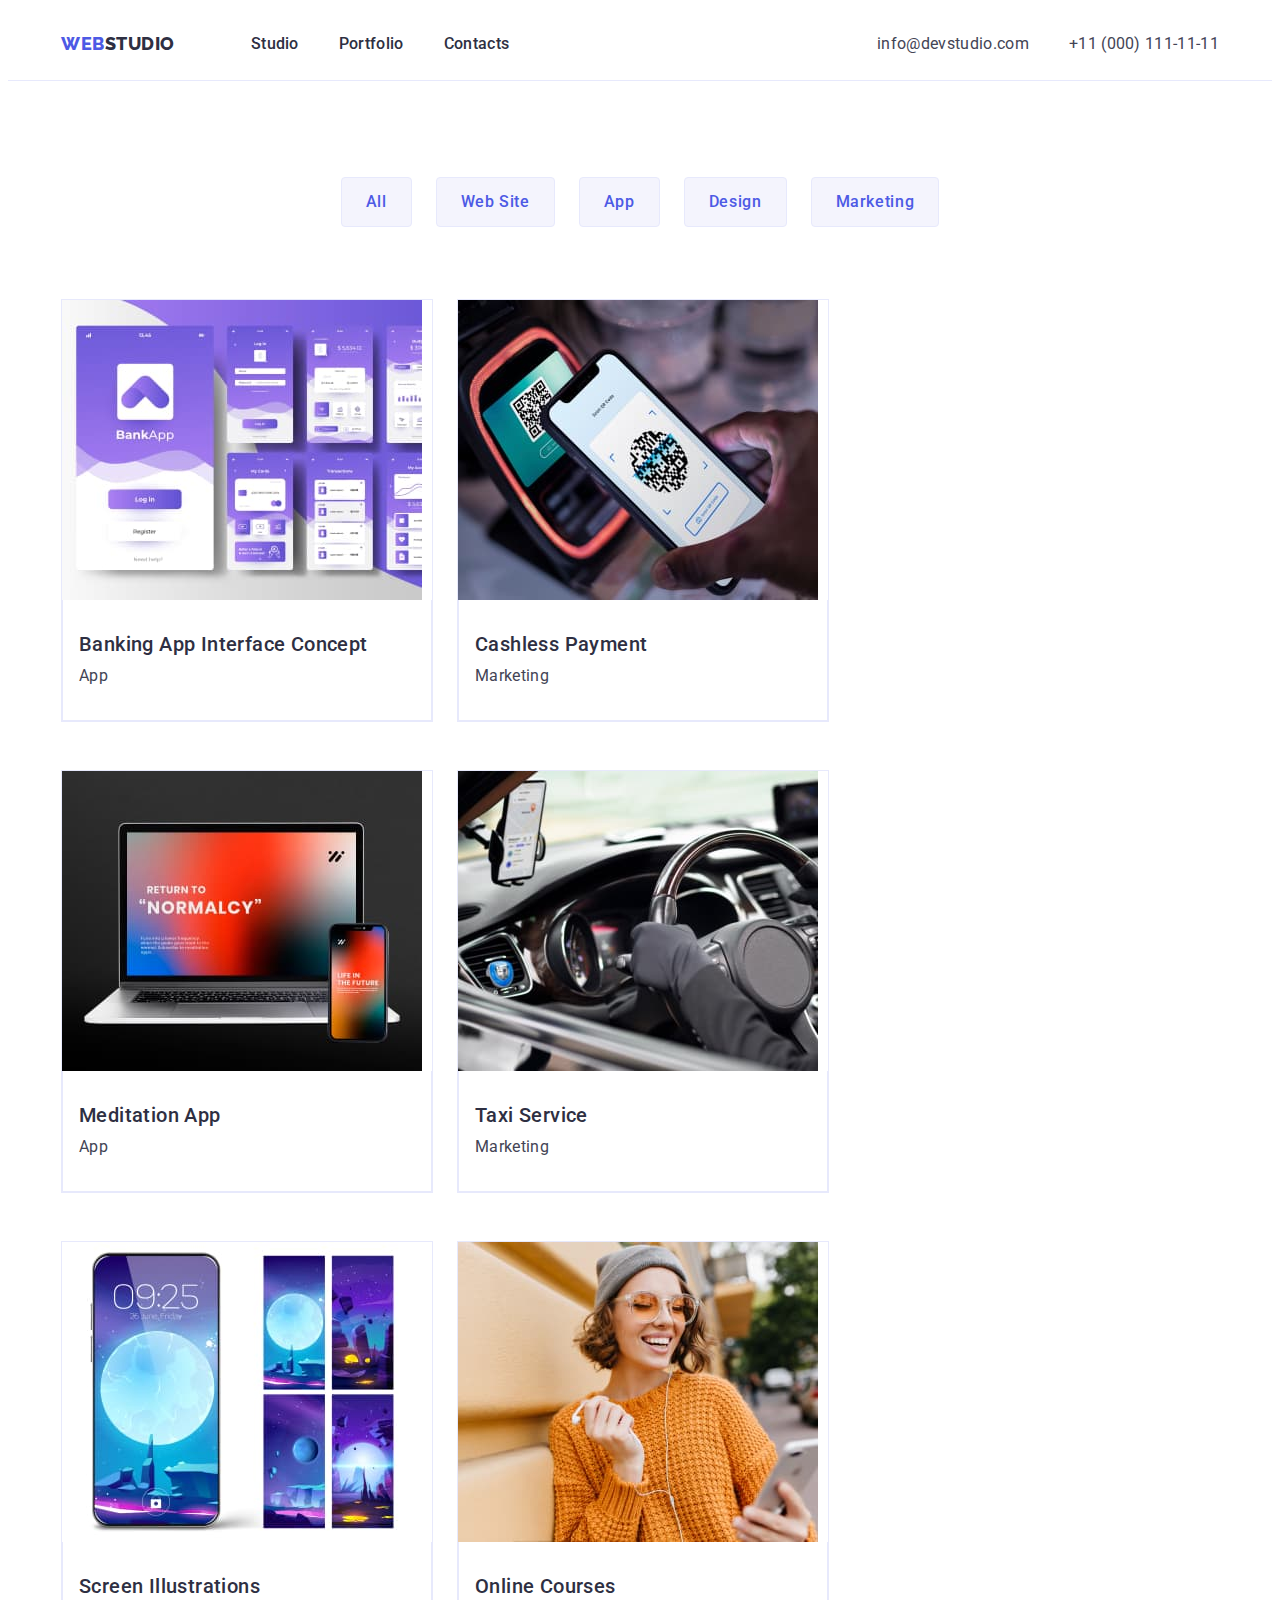
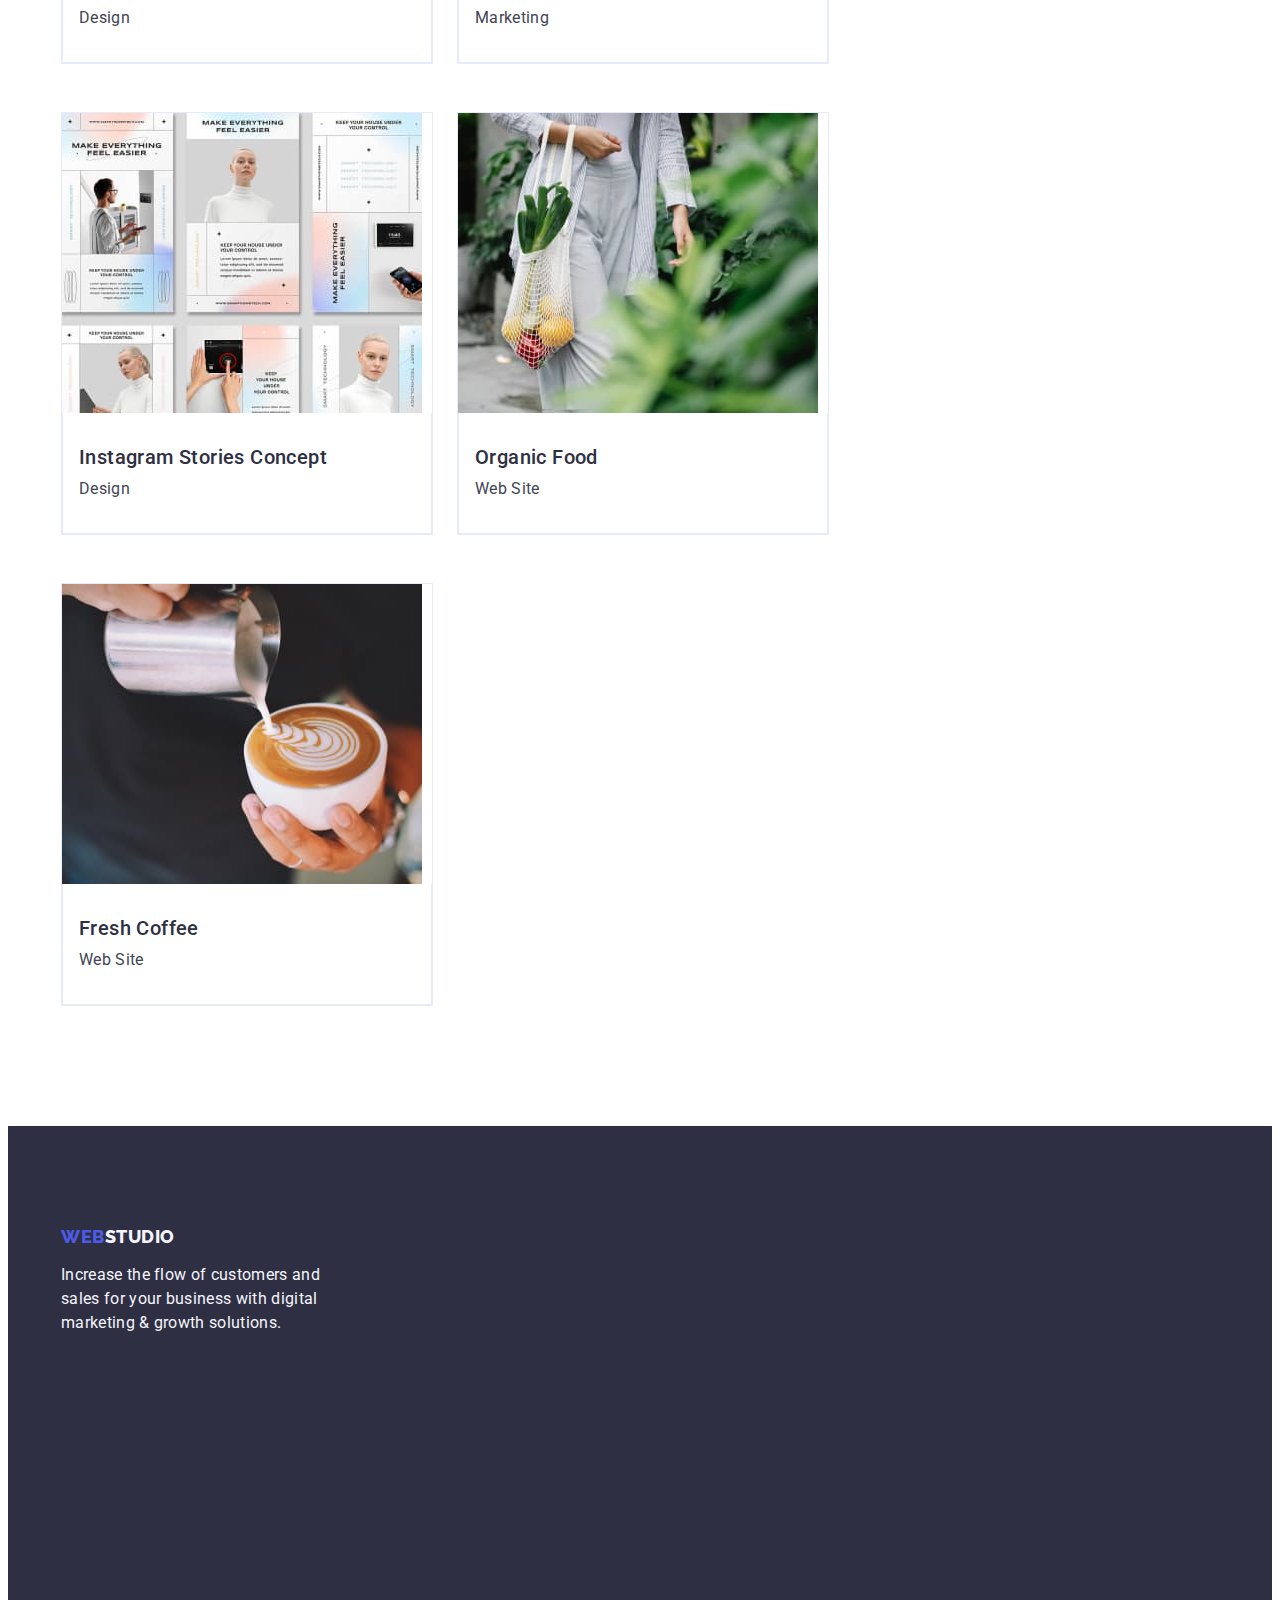
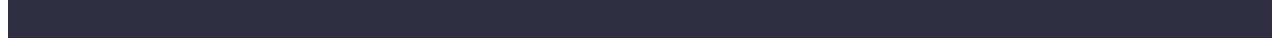
==== portfolio.html @ 5f6475ef "goit-markup-hw-04" ====
<!DOCTYPE html>
<html lang="en">
<head>
    <meta charset="UTF-8">
    <meta name="viewport" content="width=device-width, initial-scale=1.0">
    <title>Portfolio</title>
    <link rel="stylesheet" href="https://cdnjs.cloudflare.com/ajax/libs/modern-normalize/2.0.0/modern-normalize.min.css" integrity="sha512-4xo8blKMVCiXpTaLzQSLSw3KFOVPWhm/TRtuPVc4WG6kUgjH6J03IBuG7JZPkcWMxJ5huwaBpOpnwYElP/m6wg==" crossorigin="anonymous" referrerpolicy="no-referrer" />
    <link rel="stylesheet" type="text/css" href="./css/styles.css">
    <link rel="preconnect" href="https://fonts.googleapis.com">
    <link rel="preconnect" href="https://fonts.gstatic.com" crossorigin>
    <link href="https://fonts.googleapis.com/css2?family=Raleway:wght@800&family=Roboto:wght@400;500;700;900&display=swap" rel="stylesheet">
</head>
<body>
    <header class="header">
        <div class="container-header container">
            <nav class="header-navigation">
                    <a href="./index.html" class="header-logo link">Web<span class="header-span">Studio</span></a>
                    <ul class="header-list list">
                        <li class="header-item">
                            <a href="./index.html" class="header-link link">Studio</a>
                        </li>
                        <li class="header-item">
                            <a href="./portfolio.html" class="header-link link">Portfolio</a>
                        </li>
                        <li class="header-item">
                            <a href="" class="header-link link">Contacts</a>
                        </li>
                    </ul>
            </nav>

            <address class="header-address">
                <ul class="header-address-list list">
                    <li class="header-address-item"><a href="mailto:info@devstudio.com" class="header-address-link link">info@devstudio.com</a></li>
                    <li class="header-address-item"><a href="tel:+110001111111" class="header-address-link link">+11 (000) 111-11-11</a></li>
                </ul>
            </address>
        </div>
    </header>

    <main>
        <section class="portfolio-section">
            <div class="container">
                <h1 class="visually-hidden">Portfolio</h1>
                <ul class="portfolio-btn-list list">
                    <li class="portfolio-btn-item">
                        <button type="button" class="portfolio-btn">All</button>
                    </li>
                    <li class="portfolio-btn-item">
                        <button type="button" class="portfolio-btn">Web Site</button>
                    </li>
                    <li class="portfolio-btn-item">
                        <button type="button" class="portfolio-btn">App</button>
                    </li>
                    <li class="portfolio-btn-item">
                        <button type="button" class="portfolio-btn">Design</button>
                    </li>
                    <li class="portfolio-btn-item">
                        <button type="button" class="portfolio-btn">Marketing</button>
                    </li>
                </ul>
    
                <ul class="portfolio-img-list list">
                    <li class="portfolio-img-item">
                        <a href="#" class="link">
                            <img src="./images/portfolio-img-1.jpg" alt="bank app pages" width="360" height="300">
                            <div class="container-item-text conteiner-i-i">
                                <h2 class="portfolio-i-i-title">Banking App Interface Concept</h2>
                                <p class="portfolio-i-i-text">App</p>
                            </div>
                        </a>
                    </li>
                    <li class="portfolio-img-item">
                        <a href="#" class="link">
                            <img src="./images/portfolio-img-2.jpg" alt="qr-code scanner" width="360" height="300">
                            <div class="container-item-text conteiner-i-i">
                                <h2 class="portfolio-i-i-title">Cashless Payment</h2>
                                <p class="portfolio-i-i-text">Marketing</p>
                            </div>
                        </a>
                    </li>
                    <li class="portfolio-img-item">
                        <a href="#" class="link">
                            <img src="./images/portfolio-img-3.jpg" alt="laptop and phone" width="360" height="300">
                            <div class="container-item-text conteiner-i-i">
                                <h2 class="portfolio-i-i-title">Meditation App</h2>
                                <p class="portfolio-i-i-text">App</p>
                            </div>
                        </a>
                    </li>
                    <li class="portfolio-img-item">
                        <a href="#" class="link">
                            <img src="./images/portfolio-img-4.jpg" alt="steering wheel" width="360" height="300">
                            <div class="container-item-text conteiner-i-i">
                                <h2 class="portfolio-i-i-title">Taxi Service</h2>
                                <p class="portfolio-i-i-text">Marketing</p>
                            </div>
                        </a>
                    </li>
                    <li class="portfolio-img-item">
                        <a href="#" class="link">
                            <img src="./images/portfolio-img-5.jpg" alt="phone background" width="360" height="300">
                            <div class="container-item-text conteiner-i-i">
                                <h2 class="portfolio-i-i-title">Screen Illustrations</h2>
                                <p class="portfolio-i-i-text">Design</p>
                            </div>
                        </a>
                    </li>
                    <li class="portfolio-img-item">
                        <a href="#" class="link">
                            <img src="./images/portfolio-img-6.jpg" alt="girl with a smile" width="360" height="300">
                            <div class="container-item-text conteiner-i-i">
                                <h2 class="portfolio-i-i-title">Online Courses</h2>
                                <p class="portfolio-i-i-text">Marketing</p>
                            </div>
                        </a>
                    </li>
                    <li class="portfolio-img-item">
                        <a href="#" class="link">
                            <img src="./images/portfolio-img-7.jpg" alt="stories concept" width="360" height="300">
                            <div class="container-item-text conteiner-i-i">
                                <h2 class="portfolio-i-i-title">Instagram Stories Concept</h2>
                                <p class="portfolio-i-i-text">Design</p>
                            </div>
                        </a>
                    </li>
                    <li class="portfolio-img-item">
                        <a href="#" class="link">
                            <img src="./images/portfolio-img-8.jpg" alt="shopper with products" width="360" height="300">
                            <div class="container-item-text conteiner-i-i">
                                <h2 class="portfolio-i-i-title">Organic Food</h2>
                                <p class="portfolio-i-i-text">Web Site</p>
                            </div>
                        </a>
                    </li>
                    <li class="portfolio-img-item">
                        <a href="#" class="link">
                            <img src="./images/portfolio-img-9.jpg" alt="a glass of coffee" width="360" height="300">
                            <div class="container-item-text conteiner-i-i">
                                <h2 class="portfolio-i-i-title">Fresh Coffee</h2>
                                <p class="portfolio-i-i-text">Web Site</p>
                            </div>
                        </a>
                    </li>
                </ul>
            </div>
        </section>
    </main>

    <footer class="footer">
        <div class="container">
            <a href="./index.html" class="footer-link link">Web<span class="footer-span">Studio</span></a>
            <p class="footer-text">Increase the flow of customers and sales for your business with digital marketing & growth solutions.</p>
        </div>
    </footer>
    
</body>
</html>
---- css/styles.css ----
/* ----------Variables */

:root{
    --navyblue: #2E2F42;
    --white: #ffffff;
    --iris: #4D5AE5;
    --ocean: #404BBF;
    --green: #31D0AA;
    --slate: #434455;
    --lightslate: #8E8F99;
    --cornflower: #E7E9FC;
    --cloud: #F4F4FD;
    --navyblue-modal: #FCFCFC;
}

/* ----------Base styles */

body {
    background-color: var(--white, #ffffff);
    color: #434455;
    font-family: 'Roboto', sans-serif;
    text-decoration: none;
}

h1, h2, h3, h4, h5, h6, p, a, ul {
    margin: 0;
    padding: 0;
}

img {
    display: block;
}

/* ----------Components style */

.container {
    width: 1158px;
    margin: 0 auto;
    padding: 0 15px;
}

.margin-top{
    margin-top: 120px;
}

.link{
    text-decoration: none;
}

.link:hover,
.link:focus{
    color: var(--ocean, #404BBF);
}

.list{
    list-style: none;
}

/* ----------Header */

.header{
    border-bottom: 1px solid #e7e9fc
}

.container-header {
    min-height: 72px;
    display: flex;
    justify-content: space-between;
    align-items: center;
}

.header-navigation{
    display: flex;
    align-items: center;
}

.header-logo{
    text-decoration: none;
    color: var(--iris, #4D5AE5);
    font-family: 'Raleway', sans-serif;
    font-size: 18px;
    font-style: normal;
    font-weight: 800;
    line-height: 1.17;
    letter-spacing: 0.03em;
    text-transform: uppercase;
    margin-right: 76px;
}

.header-span {
    color: var(--navyblue, #2E2F42);
}

.header-navigation .header-list {
    margin: 0;
    padding: 0;
    display: flex;
    gap: 40px;
}

.header-item{
    list-style-type: none;
}

.header-link{
    text-decoration: none;
    color: var(--navyblue, #2E2F42);
    font-family: 'Roboto', sans-serif;
    font-size: 16px;
    font-weight: 500;
    line-height: 1.5;
    letter-spacing: 0.02em;
    padding: 24px 0;
}

.header-address{
    font-style: normal;
}

.header-address-list{
    display: flex;
    gap: 40px;
}

.header-address-item {
    list-style-type: none;
}

.header-address-link{
    text-decoration: none;
    color: var(--slate, #434455);
    font-family: 'Roboto', sans-serif;
    font-size: 16px;
    font-style: normal;
    line-height: 1.5;
    letter-spacing: 0.02em;
}

/* ----------Main */

.main-hero{
    display: flex;
    align-items: center;
    flex-direction: column;
    width: auto;
    height: 600px;
    text-align: center;
    background: var(--navyblue, #2E2F42);
    padding: 188px 0;
}

.container-main-hero{
    display: flex;
    flex-direction: column;
    align-items: center;
}

.main-hero-title{
    max-width: 496px;
    color: var(--white, #ffffff);
    text-align: center;
    font-family: 'Roboto', sans-serif;
    font-size: 56px;
    font-style: normal;
    font-weight: 700;
    line-height: 1.07;
    letter-spacing: 0.02em;

}

.main-hero-btn{
    display: block;
    padding: 16px 32px;
    align-items: flex-start;
    gap: 10px;
    border: none;
    border-radius: 4px;
    background: var(--iris, #4D5AE5);
    box-shadow: 0px 4px 4px 0px rgba(0, 0, 0, 0.15);
    color: var(--white, #ffffff);
    font-family: 'Roboto', sans-serif;
    font-size: 16px;
    font-style: normal;
    font-weight: 500;
    line-height: 1.5;
    letter-spacing: 0.04em;
    cursor: pointer;
    min-width: 169px;
    height: 56px;
    margin-top: 48px;
}

.main-hero-btn:hover,
.main-hero-btn:focus{
    background-color: var(--ocean, #404BBF);
}

/* ----------Main (section-2) */

.main-second-section{
    padding: 120px 0;
}

.visually-hidden {
    position: absolute;
    width: 1px;
    height: 1px;
    margin: -1px;
    border: 0;
    padding: 0;
    white-space: nowrap;
    clip-path: inset(100%);
    clip: rect(0 0 0 0);
    overflow: hidden;
}

.main-s-s-list{
    display: flex;
    gap: 24px;
}

.main-s-s-item{
    list-style-type: none;
    width: calc((100% - 72px) / 4);
}

.main-s-s-title{
    color: var(--navyblue, #2E2F42);
    font-family: 'Roboto', sans-serif;
    font-size: 20px;
    font-style: normal;
    font-weight: 500;
    line-height: 1.2;
    letter-spacing: 0.02em;
    margin-bottom: 8px;
}

.mains-s-s-text{
    color: var(--slate, #434455);
    font-family: 'Roboto', sans-serif;
    font-size: 16px;
    font-style: normal;
    font-weight: 400;
    line-height: 1.5;
    letter-spacing: 0.02em;
}

/* ----------Main (section-3) */

.main-third-section{
    padding-bottom: 120px;
}

.main-t-s-title{
    color: var(--navyblue, #2E2F42);
    text-align: center;
    font-family: 'Roboto', sans-serif;
    font-size: 36px;
    font-style: normal;
    font-weight: 700;
    line-height: 1.11;
    letter-spacing: 0.02em;
    text-transform: capitalize;
    margin-bottom: 72px;
}

.main-t-s-list{
    display: flex;
    gap: 24px;
}

.main-t-s-item{
    list-style-type: none;
    width: calc((100% - 48px) / 3);
}

/* ----------Main (section-4) */

.main-fourth-section{
    background-color: var(--cloud, #F4F4FD);
    padding: 120px 0;
}

.main-f-s-title{
    margin-bottom: 72px;
    color: var(--navyblue, #2E2F42);
    text-align: center;
    font-family: 'Roboto', sans-serif;
    font-size: 36px;
    font-style: normal;
    font-weight: 700;
    line-height: 1.11;
    letter-spacing: 0.02em;
    text-transform: capitalize;
}

.main-f-s-list{
    display: flex;
    gap: 24px;
}

.container-main-f-s li{
    display: inline-flex;
    padding-bottom: 0px;
    flex-direction: column;
    align-items: center;
    justify-content: center;
    gap: 32px;
}

.main-f-s-item{
    list-style-type: none;
    border-radius: 0px 0px 4px 4px;
    background: var(--white, #FFF);
    box-shadow: 0px 2px 1px 0px rgba(46, 47, 66, 0.08);
    width: calc((100% - 72px) / 4);
}

.container-item-text{
    padding: 32px 16px;
    border: 1px solid #e7e9fc;
    border-top: none;
}

.main-team-names{
    color: var(--navyblue, #2E2F42);
    text-align: center;
    font-family: 'Roboto', sans-serif;
    font-size: 20px;
    font-style: normal;
    font-weight: 500;
    line-height: 1.2;
    letter-spacing: 0.02em;
    margin-bottom: 8px
}

.main-f-s-text{
    color: var(--slate, #434455);
    text-align: center;
    font-family: 'Roboto', sans-serif;
    font-size: 16px;
    font-style: normal;
    font-weight: 400;
    line-height: 1.5;
    letter-spacing: 0.02em;
}

/* ----------Footer */

.footer{
    background-color: var(--navyblue, #2E2F42);
    min-height: 312px;
    padding: 100px 0
}

.container-footer{
    max-width: 264px;
    margin-top: 100px;
    display: flex;
    flex-direction: column;
    gap: 16px;
}

.footer-link{
    display: inline-block;
    text-decoration: none;
    color: var(--iris, #4D5AE5);
    font-family: 'Raleway', sans-serif;
    font-size: 18px;
    font-style: normal;
    font-weight: 800;
    line-height: 1.17;
    letter-spacing: 0.03em;
    text-transform: uppercase;
    margin-bottom: 16px;
}

.footer-span{
    color: var(--cloud, #F4F4FD);
}

.footer-text{
    color: var(--cloud, #F4F4FD);
    font-family: 'Roboto', sans-serif;
    font-size: 16px;
    font-style: normal;
    font-weight: 400;
    line-height: 1.5;
    letter-spacing: 0.02em;
    max-width: 264px
}

/* ----------Portfolio */

.portfolio-section{
    padding: 96px 0 120px 0;
}

.portfolio-btn-list{
    display: flex;
    justify-content: center;
    gap: 24px;
    margin-bottom: 72px;
}

.portfolio-btn-item{
    list-style-type: none;
}

.portfolio-btn{
    background: var(--cloud, #F4F4FD);
    color: var(--iris, #4D5AE5);
    text-align: center;
    font-family: 'Roboto', sans-serif;
    font-size: 16px;
    font-style: normal;
    font-weight: 500;
    line-height: 1.5;
    letter-spacing: 0.04em;
    padding: 12px 24px;
    border: 1px solid #e7e9fc;
    border-radius: 4px;
}

.portfolio-btn:hover,
.portfolio-btn:focus {
    background-color: var(--ocean, #404BBF);
    color: var(--white, #ffffff);
    cursor: pointer;
    border:  1px solid transparent;
}

.portfolio-img-list{
    display: flex;
    flex-wrap: wrap;
    column-gap: 24px;
    row-gap: 48px;
}

.portfolio-img-item{
    list-style-type: none;
    width: calc((100% - 48px) / 3);
    border: 1px solid var(--cornflower, #E7E9FC);
}

.container-i-i{
    border-top: none;
}

.portfolio-i-i-title{
    color: var(--navyblue, #2E2F42);
    font-family: 'Roboto', sans-serif;
    font-size: 20px;
    font-style: normal;
    font-weight: 500;
    line-height: 1.2;
    letter-spacing: 0.02em;
    margin-bottom: 8px;
}

.portfolio-i-i-text{
    color: var(--slate, #434455);
    font-family: 'Roboto', sans-serif;
    font-size: 16px;
    font-style: normal;
    font-weight: 400;
    line-height: 24px;
    letter-spacing: 0.32px;
}
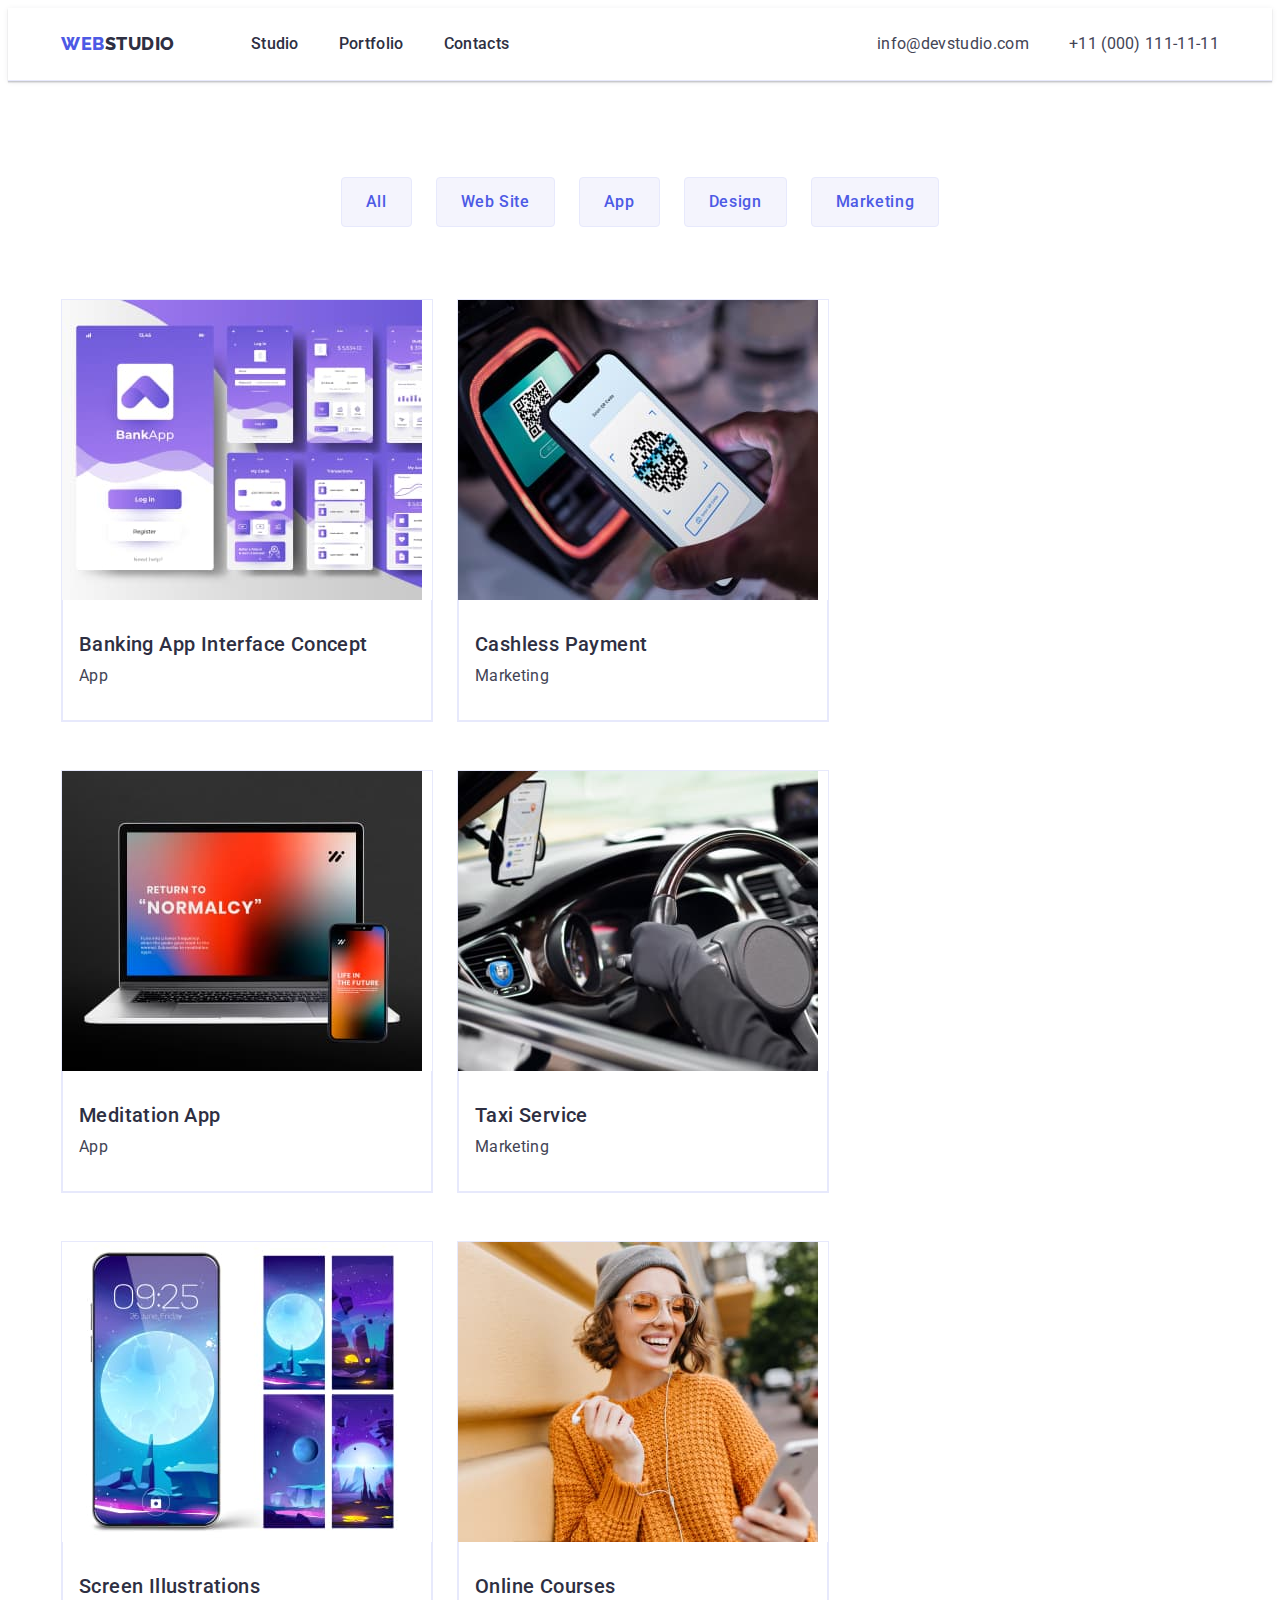
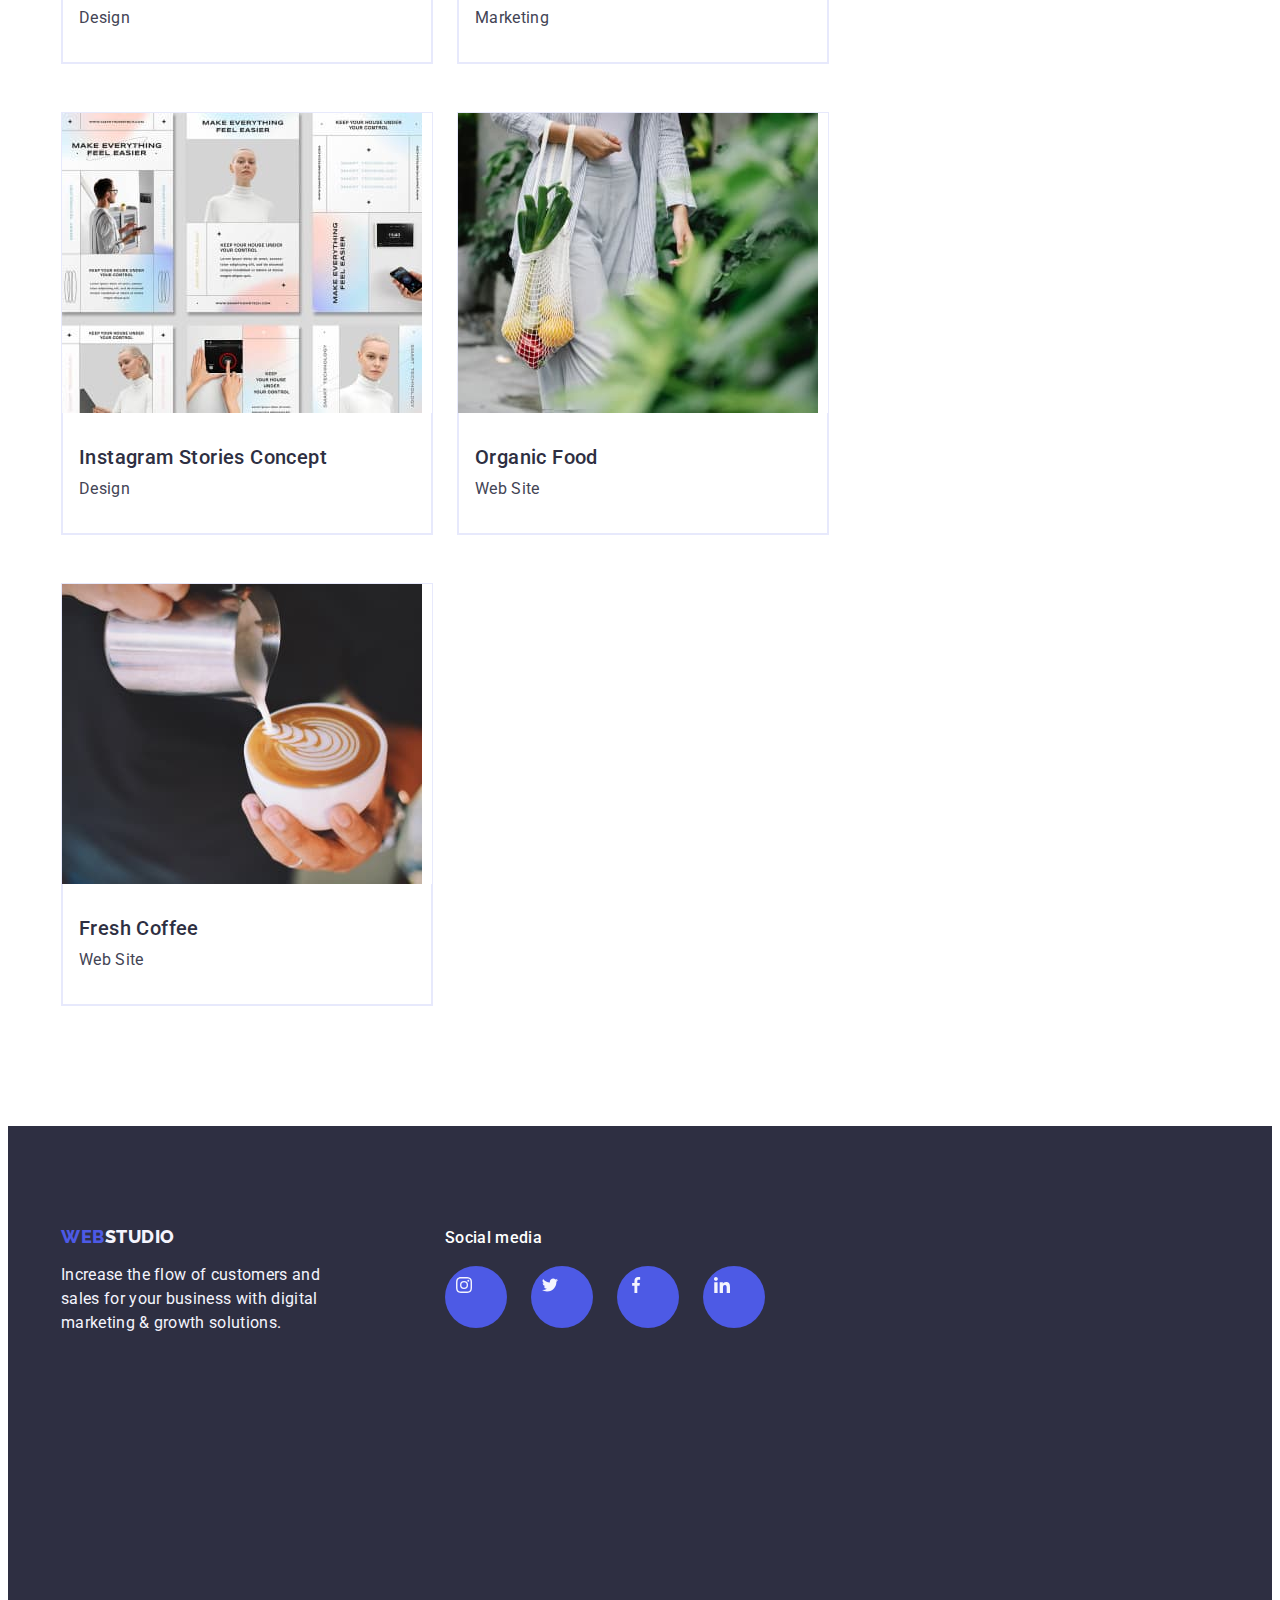
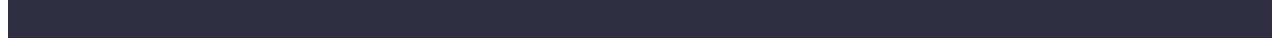
==== commit 15123163: "dz4" ====
--- a/portfolio.html
+++ b/portfolio.html
@@ -60,82 +60,109 @@
                 </ul>
     
                 <ul class="portfolio-img-list list">
-                    <li class="portfolio-img-item">
-                        <a href="#" class="link">
-                            <img src="./images/portfolio-img-1.jpg" alt="bank app pages" width="360" height="300">
-                            <div class="container-item-text conteiner-i-i">
+                    <li class="portfolio-img-item box">
+                        <a href="#" class="link">
+                            <img src="./images/portfolio-img-1.jpg" alt="bank app pages" class="box" width="360" height="300">
+                            <div class="overlay">
+                                <p class="text-overlay">14 Stylish and User-Friendly App Design Concepts · Task Manager App · Calorie Tracker App · Exotic Fruit Ecommerce App · Cloud Storage App</p>
+                            </div>
+                            <div class="container-item-text container-i-i">
                                 <h2 class="portfolio-i-i-title">Banking App Interface Concept</h2>
                                 <p class="portfolio-i-i-text">App</p>
                             </div>
                         </a>
                     </li>
-                    <li class="portfolio-img-item">
+                    <li class="portfolio-img-item  box">
                         <a href="#" class="link">
                             <img src="./images/portfolio-img-2.jpg" alt="qr-code scanner" width="360" height="300">
-                            <div class="container-item-text conteiner-i-i">
+                            <div class="overlay">
+                                <p class="text-overlay">14 Stylish and User-Friendly App Design Concepts · Task Manager App · Calorie Tracker App · Exotic Fruit Ecommerce App · Cloud Storage App</p>
+                            </div>
+                            <div class="container-item-text container-i-i">
                                 <h2 class="portfolio-i-i-title">Cashless Payment</h2>
                                 <p class="portfolio-i-i-text">Marketing</p>
                             </div>
                         </a>
                     </li>
-                    <li class="portfolio-img-item">
+                    <li class="portfolio-img-item  box">
                         <a href="#" class="link">
                             <img src="./images/portfolio-img-3.jpg" alt="laptop and phone" width="360" height="300">
-                            <div class="container-item-text conteiner-i-i">
+                            <div class="overlay">
+                                <p class="text-overlay">14 Stylish and User-Friendly App Design Concepts · Task Manager App · Calorie Tracker App · Exotic Fruit Ecommerce App · Cloud Storage App</p>
+                            </div>
+                            <div class="container-item-text container-i-i">
                                 <h2 class="portfolio-i-i-title">Meditation App</h2>
                                 <p class="portfolio-i-i-text">App</p>
                             </div>
                         </a>
                     </li>
-                    <li class="portfolio-img-item">
+                    <li class="portfolio-img-item  box">
                         <a href="#" class="link">
                             <img src="./images/portfolio-img-4.jpg" alt="steering wheel" width="360" height="300">
-                            <div class="container-item-text conteiner-i-i">
+                            <div class="overlay">
+                                <p class="text-overlay">14 Stylish and User-Friendly App Design Concepts · Task Manager App · Calorie Tracker App · Exotic Fruit Ecommerce App · Cloud Storage App</p>
+                            </div>
+                            <div class="container-item-text container-i-i">
                                 <h2 class="portfolio-i-i-title">Taxi Service</h2>
                                 <p class="portfolio-i-i-text">Marketing</p>
                             </div>
                         </a>
                     </li>
-                    <li class="portfolio-img-item">
+                    <li class="portfolio-img-item  box">
                         <a href="#" class="link">
                             <img src="./images/portfolio-img-5.jpg" alt="phone background" width="360" height="300">
-                            <div class="container-item-text conteiner-i-i">
+                            <div class="overlay">
+                                <p class="text-overlay">14 Stylish and User-Friendly App Design Concepts · Task Manager App · Calorie Tracker App · Exotic Fruit Ecommerce App · Cloud Storage App</p>
+                            </div>
+                            <div class="container-item-text container-i-i">
                                 <h2 class="portfolio-i-i-title">Screen Illustrations</h2>
                                 <p class="portfolio-i-i-text">Design</p>
                             </div>
                         </a>
                     </li>
-                    <li class="portfolio-img-item">
+                    <li class="portfolio-img-item  box">
                         <a href="#" class="link">
                             <img src="./images/portfolio-img-6.jpg" alt="girl with a smile" width="360" height="300">
-                            <div class="container-item-text conteiner-i-i">
+                            <div class="overlay">
+                                <p class="text-overlay">14 Stylish and User-Friendly App Design Concepts · Task Manager App · Calorie Tracker App · Exotic Fruit Ecommerce App · Cloud Storage App</p>
+                            </div>
+                            <div class="container-item-text container-i-i">
                                 <h2 class="portfolio-i-i-title">Online Courses</h2>
                                 <p class="portfolio-i-i-text">Marketing</p>
                             </div>
                         </a>
                     </li>
-                    <li class="portfolio-img-item">
+                    <li class="portfolio-img-item  box">
                         <a href="#" class="link">
                             <img src="./images/portfolio-img-7.jpg" alt="stories concept" width="360" height="300">
-                            <div class="container-item-text conteiner-i-i">
+                            <div class="overlay">
+                                <p class="text-overlay">14 Stylish and User-Friendly App Design Concepts · Task Manager App · Calorie Tracker App · Exotic Fruit Ecommerce App · Cloud Storage App</p>
+                            </div>
+                            <div class="container-item-text container-i-i">
                                 <h2 class="portfolio-i-i-title">Instagram Stories Concept</h2>
                                 <p class="portfolio-i-i-text">Design</p>
                             </div>
                         </a>
                     </li>
-                    <li class="portfolio-img-item">
+                    <li class="portfolio-img-item  box">
                         <a href="#" class="link">
                             <img src="./images/portfolio-img-8.jpg" alt="shopper with products" width="360" height="300">
-                            <div class="container-item-text conteiner-i-i">
+                            <div class="overlay">
+                                <p class="text-overlay">14 Stylish and User-Friendly App Design Concepts · Task Manager App · Calorie Tracker App · Exotic Fruit Ecommerce App · Cloud Storage App</p>
+                            </div>
+                            <div class="container-item-text container-i-i">
                                 <h2 class="portfolio-i-i-title">Organic Food</h2>
                                 <p class="portfolio-i-i-text">Web Site</p>
                             </div>
                         </a>
                     </li>
-                    <li class="portfolio-img-item">
+                    <li class="portfolio-img-item  box">
                         <a href="#" class="link">
                             <img src="./images/portfolio-img-9.jpg" alt="a glass of coffee" width="360" height="300">
-                            <div class="container-item-text conteiner-i-i">
+                            <div class="overlay">
+                                <p class="text-overlay">14 Stylish and User-Friendly App Design Concepts · Task Manager App · Calorie Tracker App · Exotic Fruit Ecommerce App · Cloud Storage App</p>
+                            </div>
+                            <div class="container-item-text container-i-i">
                                 <h2 class="portfolio-i-i-title">Fresh Coffee</h2>
                                 <p class="portfolio-i-i-text">Web Site</p>
                             </div>
@@ -147,9 +174,28 @@
     </main>
 
     <footer class="footer">
-        <div class="container">
-            <a href="./index.html" class="footer-link link">Web<span class="footer-span">Studio</span></a>
-            <p class="footer-text">Increase the flow of customers and sales for your business with digital marketing & growth solutions.</p>
+        <div class="container container-footer">
+            <div>
+                <a href="./index.html" class="footer-link link">Web<span class="footer-span">Studio</span></a>
+                <p class="footer-text">Increase the flow of customers and sales for your business with digital marketing & growth solutions.</p>
+            </div>
+            <div>
+                <h3 class="footer-title">Social media</h3>
+                <ul>
+                    <li class="f-s-icon list">
+                        <a href="#"><img src="./images/instagram.svg" alt="" width="16"></a>
+                    </li>
+                    <li class="f-s-icon list">
+                        <a href="#"><img src="./images/twitter.svg" alt="" width="16"></a>
+                    </li>
+                    <li class="f-s-icon list">
+                        <a href="#"><img src="./images/facebook.svg" alt="" width="16"></a>
+                    </li>
+                    <li class="f-s-icon list">
+                        <a href="#"><img src="./images/linkedin.svg" alt="" width="16"></a>
+                    </li>
+                </ul>
+            </div>
         </div>
     </footer>
     
--- a/css/styles.css
+++ b/css/styles.css
@@ -59,7 +59,8 @@
 /* ----------Header */
 
 .header{
-    border-bottom: 1px solid #e7e9fc
+    border-bottom: 1px solid #e7e9fc;
+    box-shadow: 0px 1px 6px 0px rgba(46, 47, 66, 0.08), 0px 1px 1px 0px rgba(46, 47, 66, 0.16), 0px 2px 1px 0px rgba(46, 47, 66, 0.08);
 }
 
 .container-header {
@@ -113,6 +114,11 @@
     padding: 24px 0;
 }
 
+.header-link:hover, .header-link:focus {
+    border-radius: 2px;
+    background: var(--ocean, #404BBF);
+}
+
 .header-address{
     font-style: normal;
 }
@@ -146,6 +152,8 @@
     height: 600px;
     text-align: center;
     background: var(--navyblue, #2E2F42);
+    background-image: linear-gradient(rgba(46, 47, 66, 0.7), rgba(46, 47, 66, 0.7)), url(../images/people-office.jpg);
+    background-size: cover;
     padding: 188px 0;
 }
 
@@ -224,6 +232,21 @@
     width: calc((100% - 72px) / 4);
 }
 
+.main-s-s-icon{
+    border-radius: 4px;
+    background: var(--cloud, #F4F4FD);
+    margin-bottom: 8px;
+    width: 100%;
+    height: 100%;
+    max-width: 264px;
+    max-height: 112px;
+    display: inline-block;
+}
+
+.main-s-s-icon img{
+    padding: 24px 100px;
+}
+
 .main-s-s-title{
     color: var(--navyblue, #2E2F42);
     font-family: 'Roboto', sans-serif;
@@ -322,7 +345,11 @@
     border-top: none;
 }
 
-.main-team-names{
+.container-item-text ul {
+    display: flex;
+}
+
+.main-team-names {
     color: var(--navyblue, #2E2F42);
     text-align: center;
     font-family: 'Roboto', sans-serif;
@@ -334,7 +361,7 @@
     margin-bottom: 8px
 }
 
-.main-f-s-text{
+.main-f-s-text {
     color: var(--slate, #434455);
     text-align: center;
     font-family: 'Roboto', sans-serif;
@@ -343,25 +370,70 @@
     font-weight: 400;
     line-height: 1.5;
     letter-spacing: 0.02em;
+    margin-bottom: 8px;
+}
+
+.f-s-icon {
+    background-color: var(--iris);
+    border-radius: 50%;
+    width: 40px;
+    height: 40px;
+    padding: 11px;
+}
+
+.f-s-icon img {
+    fill: var(--cloud);
+}
+
+.f-s-icon:not(:last-child) {
+    margin-right: 24px;
+}
+
+/* ----------Main (section-5) */
+
+.main-fifth-section ul {
+    display: flex;
+    padding-bottom: 120px;
+}
+
+.main-customers-list {
+    padding: 16px 32px;
+    border-radius: 4px;
+    width: 168px;
+    border: 1px solid var(--lightslate, #8E8F99);
+    box-sizing: border-box;
+}
+
+.main-customers-list:not(:last-child) {
+    margin-right: 24px;
+}
+
+.main-customers {
+    padding-top: 120px;
+    padding-bottom: 72px;
 }
 
 /* ----------Footer */
 
-.footer{
+.footer {
     background-color: var(--navyblue, #2E2F42);
     min-height: 312px;
     padding: 100px 0
 }
 
-.container-footer{
-    max-width: 264px;
-    margin-top: 100px;
-    display: flex;
-    flex-direction: column;
-    gap: 16px;
-}
-
-.footer-link{
+.container-footer {
+    display: flex;
+}
+
+.container-footer>div:not(:last-child) {
+    margin-right: 120px;
+}
+
+.container-footer>div>ul {
+    display: flex;
+}
+
+.footer-link {
     display: inline-block;
     text-decoration: none;
     color: var(--iris, #4D5AE5);
@@ -388,6 +460,16 @@
     line-height: 1.5;
     letter-spacing: 0.02em;
     max-width: 264px
+}
+
+.footer-title {
+    color: var(--white, #FFF);
+    font-family: Roboto;
+    font-size: 16px;
+    font-weight: 500;
+    line-height: 1.5; /* 150% */
+    letter-spacing: 0.02em;
+    margin-bottom: 16px;
 }
 
 /* ----------Portfolio */
@@ -443,8 +525,41 @@
     border: 1px solid var(--cornflower, #E7E9FC);
 }
 
+.box{
+    position: relative;
+    overflow: hidden;
+}
+
+.overlay {
+    position: absolute;
+    top: 0;
+    left: 0;
+    width: 360px;
+    height: 360px;
+    background: var(--iris, #4D5AE5);
+  
+    transform: translateY(100%);
+    transition: transform 250ms ease-in-out;
+  }
+  
+  .box:hover .overlay {
+    transform: translatey(0);
+  }
+
+  .text-overlay {
+    color: var(--cloud, #F4F4FD);
+    font-family: Roboto;
+    font-size: 16px;
+    line-height: 1.5;
+    letter-spacing: 0.02em;
+    padding: 40px 32px;
+  }
+
 .container-i-i{
+    position: relative;
     border-top: none;
+    z-index: 1;
+    background-color: #fff;
 }
 
 .portfolio-i-i-title{
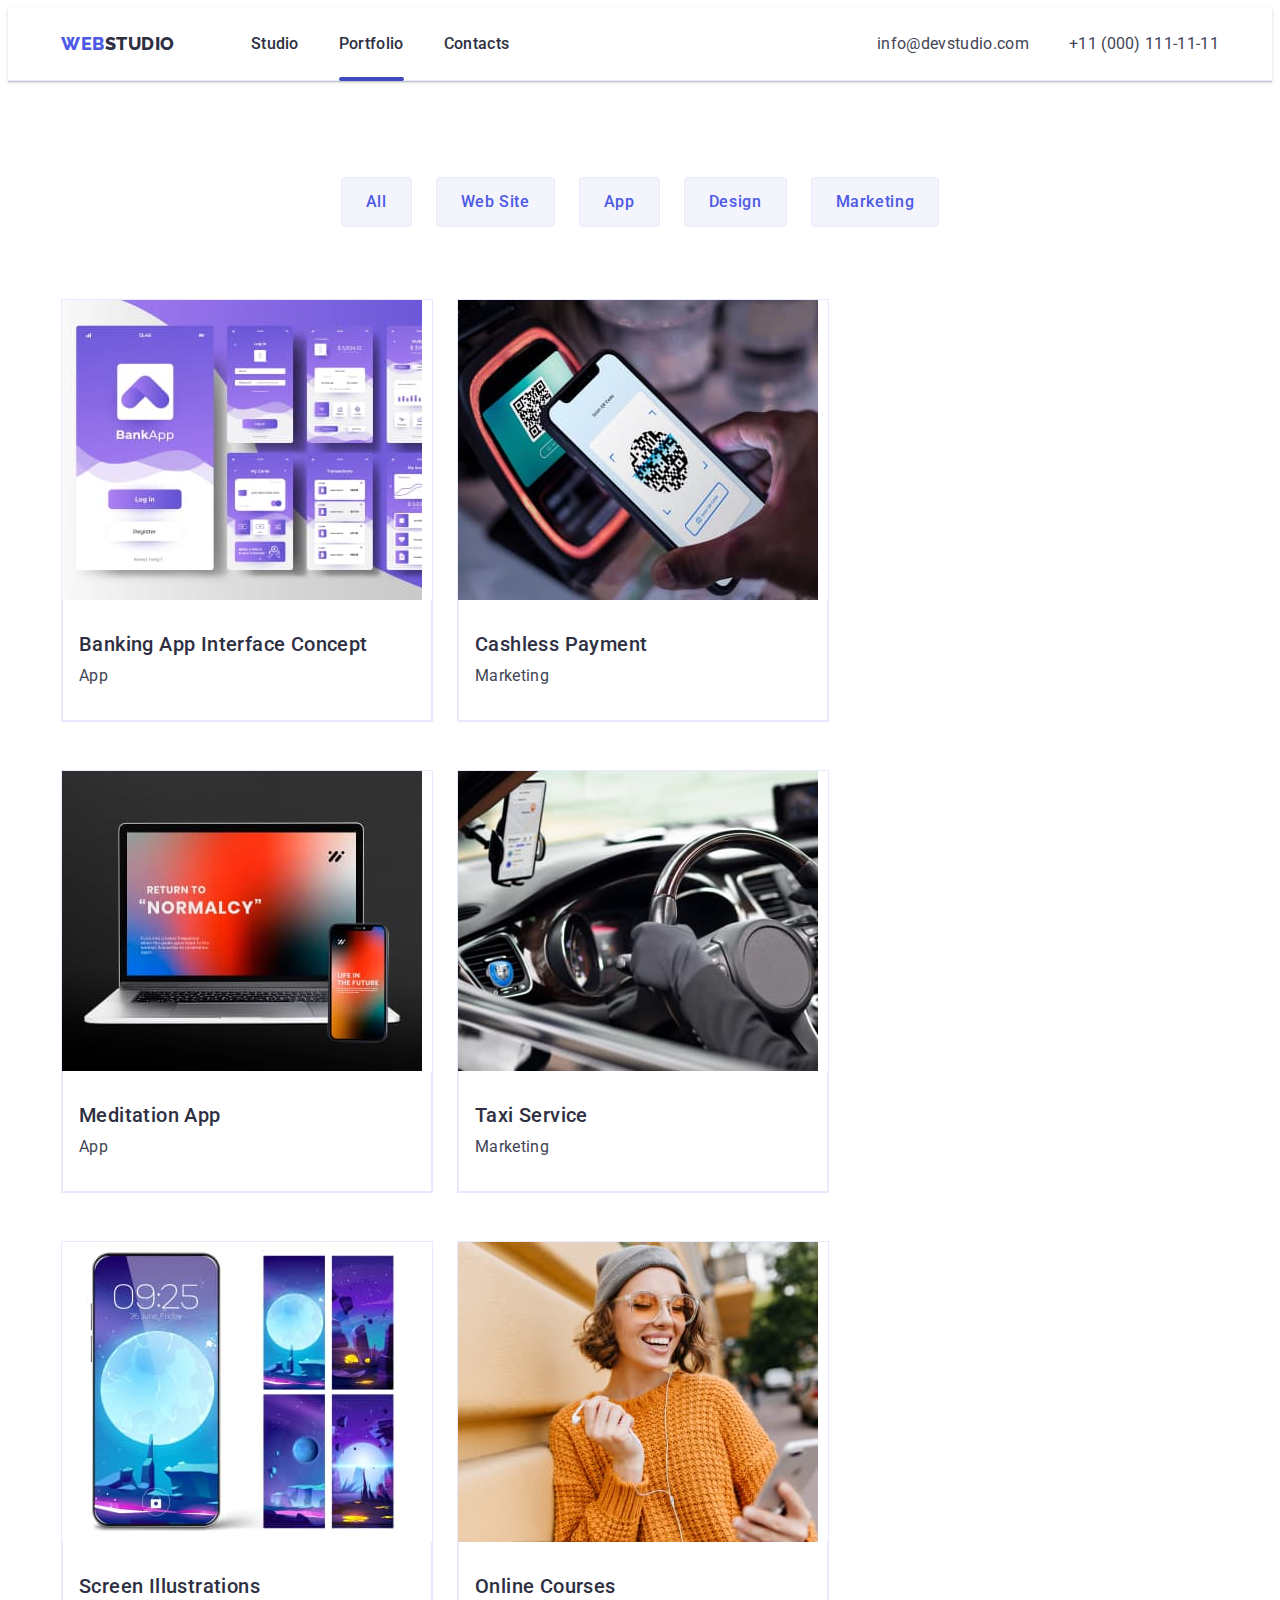
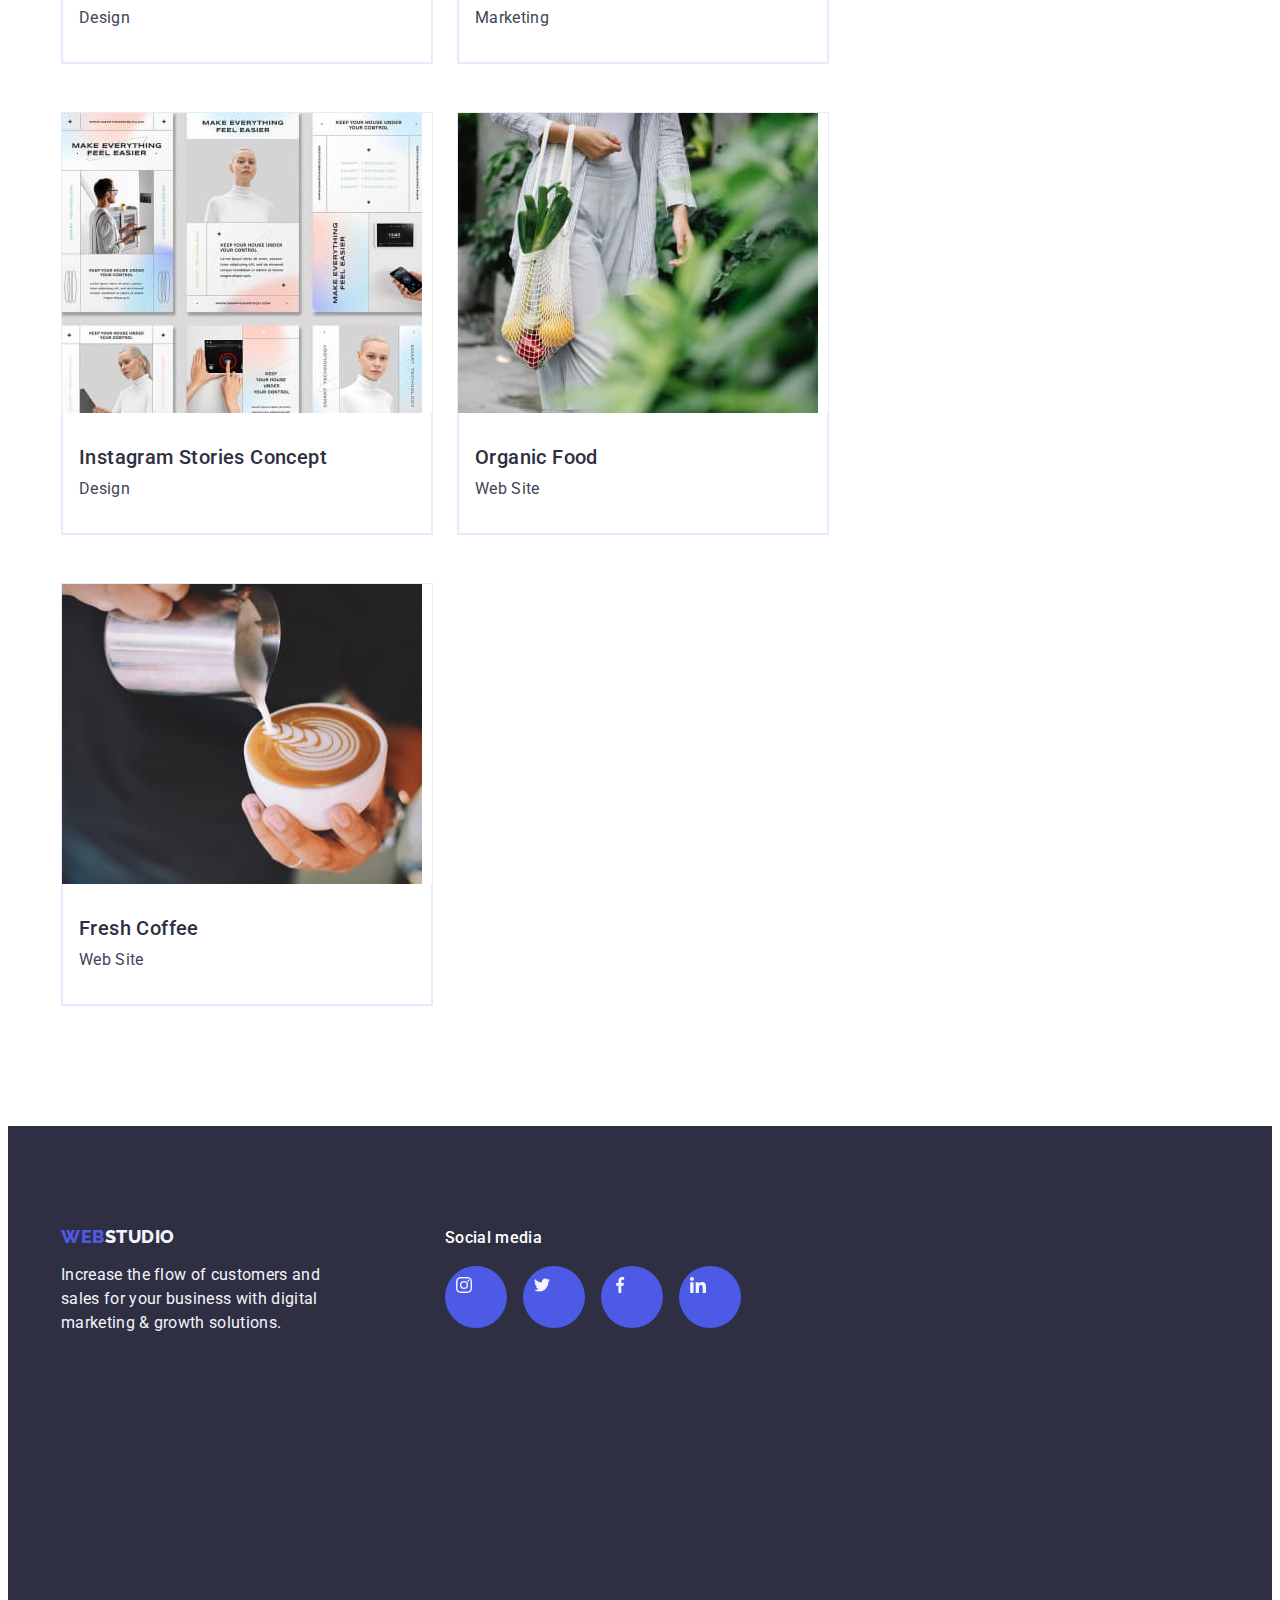
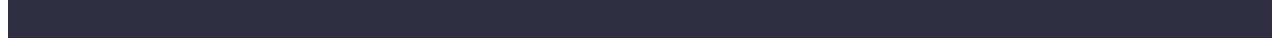
==== commit f8516742: "backdrop" ====
--- a/portfolio.html
+++ b/portfolio.html
@@ -20,7 +20,7 @@
                             <a href="./index.html" class="header-link link">Studio</a>
                         </li>
                         <li class="header-item">
-                            <a href="./portfolio.html" class="header-link link">Portfolio</a>
+                            <a href="./portfolio.html" class="header-link link emphasis">Portfolio</a>
                         </li>
                         <li class="header-item">
                             <a href="" class="header-link link">Contacts</a>
@@ -181,17 +181,17 @@
             </div>
             <div>
                 <h3 class="footer-title">Social media</h3>
-                <ul>
-                    <li class="f-s-icon list">
+                <ul class="footer-list-icon">
+                    <li class="team-icon list">
                         <a href="#"><img src="./images/instagram.svg" alt="" width="16"></a>
                     </li>
-                    <li class="f-s-icon list">
+                    <li class="team-icon list">
                         <a href="#"><img src="./images/twitter.svg" alt="" width="16"></a>
                     </li>
-                    <li class="f-s-icon list">
+                    <li class="team-icon list">
                         <a href="#"><img src="./images/facebook.svg" alt="" width="16"></a>
                     </li>
-                    <li class="f-s-icon list">
+                    <li class="team-icon list">
                         <a href="#"><img src="./images/linkedin.svg" alt="" width="16"></a>
                     </li>
                 </ul>
--- a/css/styles.css
+++ b/css/styles.css
@@ -104,6 +104,7 @@
 }
 
 .header-link{
+    position: relative;
     text-decoration: none;
     color: var(--navyblue, #2E2F42);
     font-family: 'Roboto', sans-serif;
@@ -114,7 +115,13 @@
     padding: 24px 0;
 }
 
-.header-link:hover, .header-link:focus {
+.emphasis::after {
+    position: absolute;
+    top: 67px;
+    display: block;
+    content: "";
+    width: 100%;
+    height: 4px;
     border-radius: 2px;
     background: var(--ocean, #404BBF);
 }
@@ -203,9 +210,40 @@
     background-color: var(--ocean, #404BBF);
 }
 
+.backdrop {
+    position: absolute;
+    width: 100vw;
+    height: 100%;
+    background: rgba(46, 47, 66, 0.40);
+}
+
+.modal {
+    display: flex;
+    justify-content: flex-end;
+    padding: 32px;
+    width: 408px;
+    height: 584px;
+    margin: 80px auto auto;
+    border-radius: 4px;
+    background: var(--dairy, #FCFCFC);
+    box-shadow: 0px 2px 1px 0px rgba(0, 0, 0, 0.20), 0px 1px 3px 0px rgba(0, 0, 0, 0.12), 0px 1px 1px 0px rgba(0, 0, 0, 0.14);
+}
+
+.modal-btn {
+    padding: 8px;
+    width: 24px;
+    height: 24px;
+    fill: var(--cornflower, #E7E9FC);
+    stroke-width: 1px;
+    stroke: rgba(0, 0, 0, 0.10);
+    border: none;
+    border-radius: 50%;
+    cursor: pointer;
+}
+
 /* ----------Main (section-2) */
 
-.main-second-section{
+.main-advantages{
     padding: 120px 0;
 }
 
@@ -222,17 +260,17 @@
     overflow: hidden;
 }
 
-.main-s-s-list{
+.main-advantages-list{
     display: flex;
     gap: 24px;
 }
 
-.main-s-s-item{
+.main-advantages-item{
     list-style-type: none;
     width: calc((100% - 72px) / 4);
 }
 
-.main-s-s-icon{
+.main-advantages-icon{
     border-radius: 4px;
     background: var(--cloud, #F4F4FD);
     margin-bottom: 8px;
@@ -243,11 +281,11 @@
     display: inline-block;
 }
 
-.main-s-s-icon img{
+.main-advantages-icon img{
     padding: 24px 100px;
 }
 
-.main-s-s-title{
+.main-advantages-title{
     color: var(--navyblue, #2E2F42);
     font-family: 'Roboto', sans-serif;
     font-size: 20px;
@@ -258,7 +296,7 @@
     margin-bottom: 8px;
 }
 
-.mains-s-s-text{
+.mains-advantages-text{
     color: var(--slate, #434455);
     font-family: 'Roboto', sans-serif;
     font-size: 16px;
@@ -299,12 +337,12 @@
 
 /* ----------Main (section-4) */
 
-.main-fourth-section{
+.main-team{
     background-color: var(--cloud, #F4F4FD);
     padding: 120px 0;
 }
 
-.main-f-s-title{
+.main-team-title{
     margin-bottom: 72px;
     color: var(--navyblue, #2E2F42);
     text-align: center;
@@ -317,12 +355,12 @@
     text-transform: capitalize;
 }
 
-.main-f-s-list{
+.main-team-list{
     display: flex;
     gap: 24px;
 }
 
-.container-main-f-s li{
+.container-main-team li{
     display: inline-flex;
     padding-bottom: 0px;
     flex-direction: column;
@@ -331,12 +369,13 @@
     gap: 32px;
 }
 
-.main-f-s-item{
+.main-team-item{
     list-style-type: none;
     border-radius: 0px 0px 4px 4px;
     background: var(--white, #FFF);
-    box-shadow: 0px 2px 1px 0px rgba(46, 47, 66, 0.08);
+    box-shadow: 0px 2px 1px 0px rgba(46, 47, 66, 0.08), 0px 1px 1px 0px rgba(46, 47, 66, 0.16), 0px 1px 6px 0px rgba(46, 47, 66, 0.08);
     width: calc((100% - 72px) / 4);
+
 }
 
 .container-item-text{
@@ -345,10 +384,6 @@
     border-top: none;
 }
 
-.container-item-text ul {
-    display: flex;
-}
-
 .main-team-names {
     color: var(--navyblue, #2E2F42);
     text-align: center;
@@ -361,7 +396,7 @@
     margin-bottom: 8px
 }
 
-.main-f-s-text {
+.main-team-text {
     color: var(--slate, #434455);
     text-align: center;
     font-family: 'Roboto', sans-serif;
@@ -373,7 +408,12 @@
     margin-bottom: 8px;
 }
 
-.f-s-icon {
+.team-list-icon {
+    gap: 24px;
+    display: flex;
+}
+
+.team-icon {
     background-color: var(--iris);
     border-radius: 50%;
     width: 40px;
@@ -381,12 +421,8 @@
     padding: 11px;
 }
 
-.f-s-icon img {
+.team-icon img {
     fill: var(--cloud);
-}
-
-.f-s-icon:not(:last-child) {
-    margin-right: 24px;
 }
 
 /* ----------Main (section-5) */
@@ -429,8 +465,9 @@
     margin-right: 120px;
 }
 
-.container-footer>div>ul {
-    display: flex;
+.footer-list-icon {
+    display: flex;
+    gap: 16px;
 }
 
 .footer-link {
@@ -510,6 +547,7 @@
     color: var(--white, #ffffff);
     cursor: pointer;
     border:  1px solid transparent;
+    box-shadow: 0px 2px 2px 0px rgba(0, 0, 0, 0.12), 0px 2px 1px 0px rgba(0, 0, 0, 0.08), 0px 3px 1px 0px rgba(0, 0, 0, 0.10);
 }
 
 .portfolio-img-list{
@@ -523,6 +561,10 @@
     list-style-type: none;
     width: calc((100% - 48px) / 3);
     border: 1px solid var(--cornflower, #E7E9FC);
+}
+
+.portfolio-img-item:hover, .portfolio-img-item:focus {
+    box-shadow: 0px 2px 1px 0px rgba(46, 47, 66, 0.08), 0px 1px 1px 0px rgba(46, 47, 66, 0.16), 0px 1px 6px 0px rgba(46, 47, 66, 0.08);
 }
 
 .box{
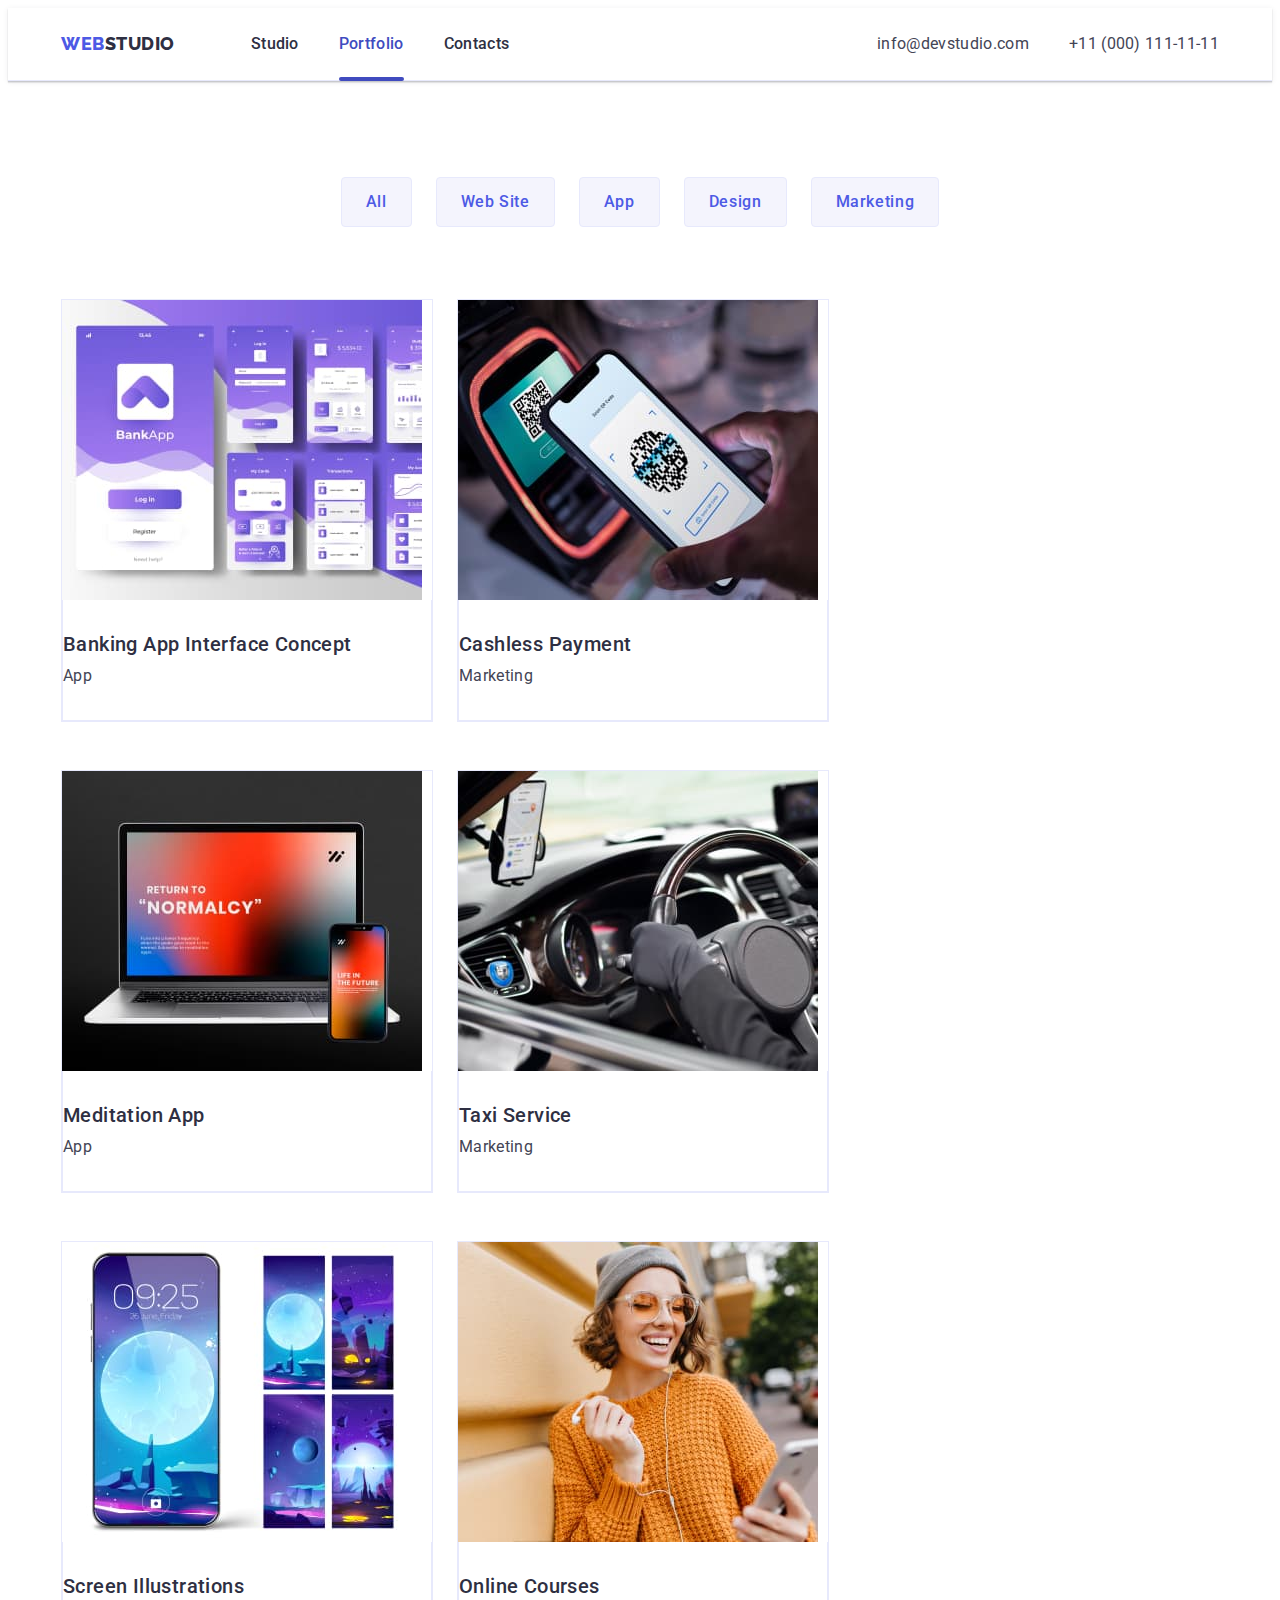
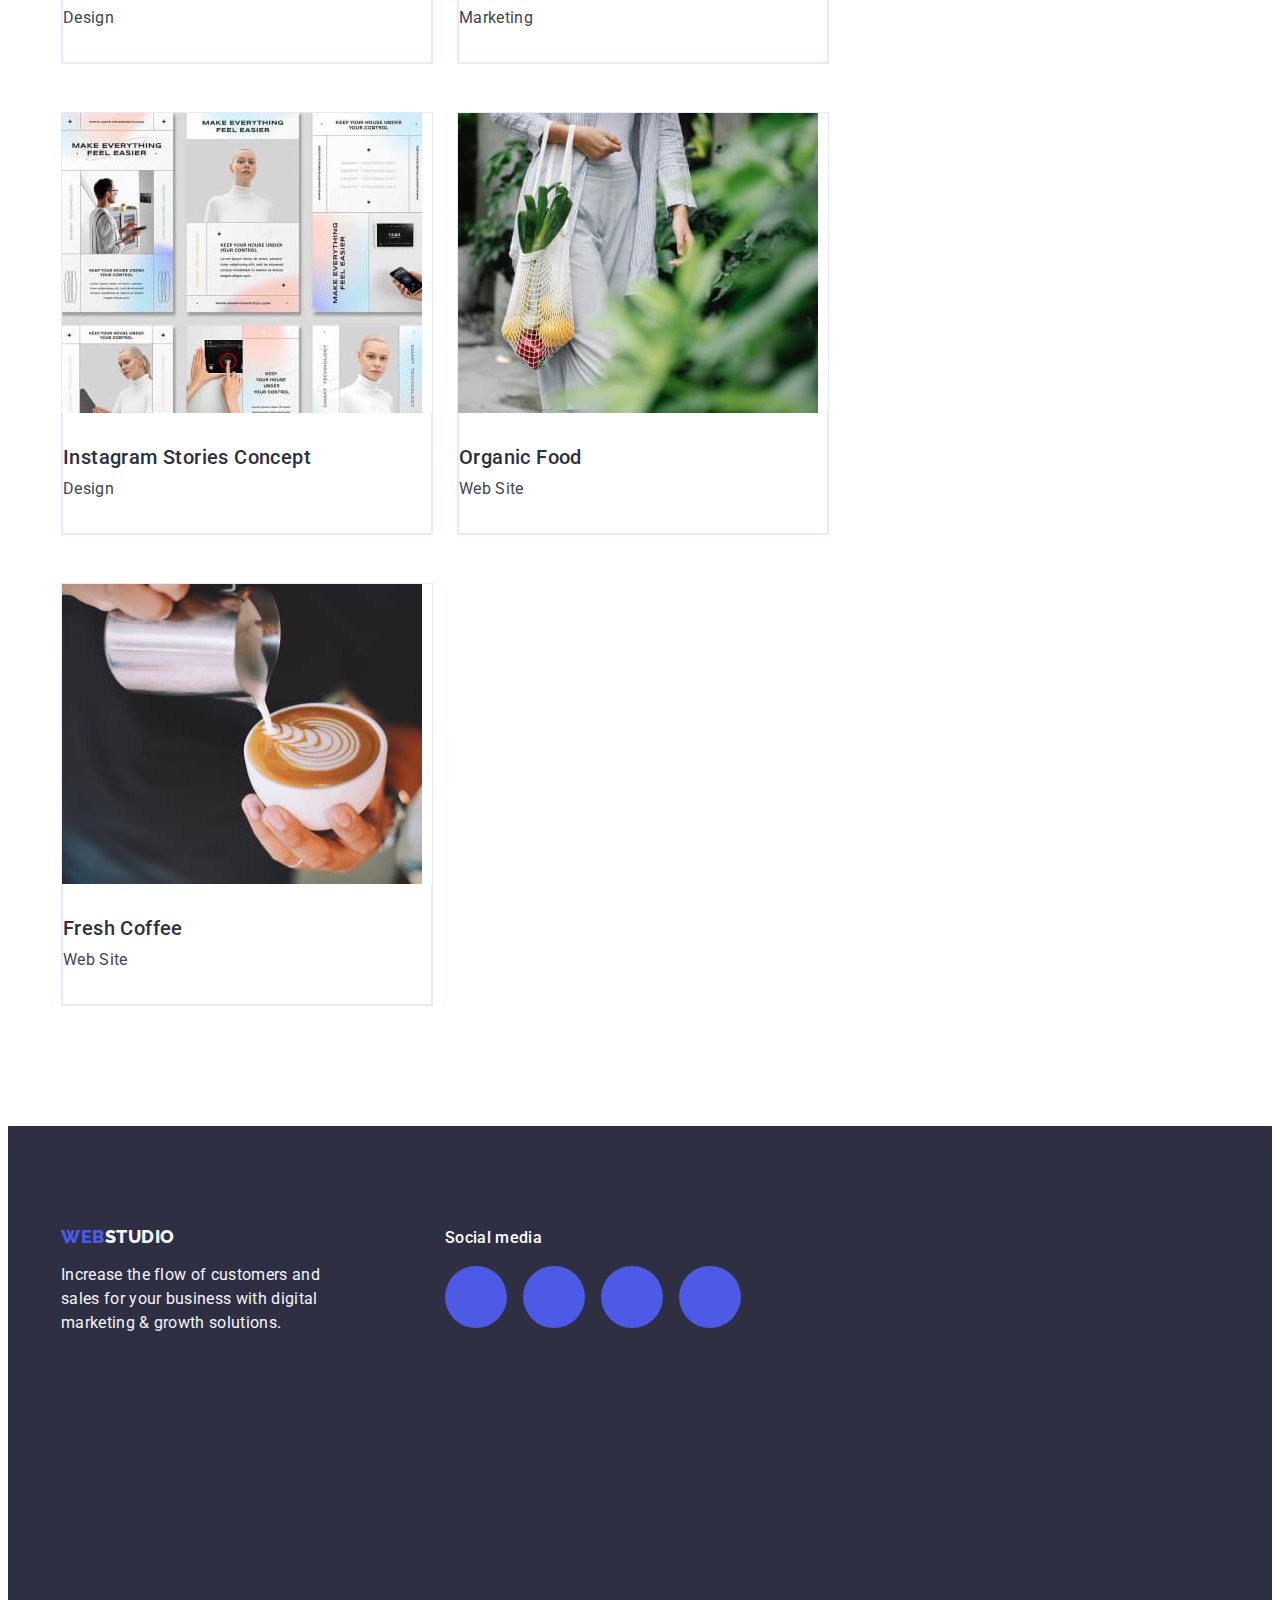
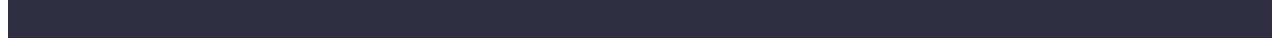
==== commit 13f11c82: "hidden" ====
--- a/portfolio.html
+++ b/portfolio.html
@@ -180,21 +180,22 @@
                 <p class="footer-text">Increase the flow of customers and sales for your business with digital marketing & growth solutions.</p>
             </div>
             <div>
-                <h3 class="footer-title">Social media</h3>
-                <ul class="footer-list-icon">
-                    <li class="team-icon list">
-                        <a href="#"><img src="./images/instagram.svg" alt="" width="16"></a>
-                    </li>
-                    <li class="team-icon list">
-                        <a href="#"><img src="./images/twitter.svg" alt="" width="16"></a>
-                    </li>
-                    <li class="team-icon list">
-                        <a href="#"><img src="./images/facebook.svg" alt="" width="16"></a>
-                    </li>
-                    <li class="team-icon list">
-                        <a href="#"><img src="./images/linkedin.svg" alt="" width="16"></a>
-                    </li>
-                </ul>
+                <p class="footer-title">Social media</p>
+                <ul class="footer-list-icon list">
+                    <li class="team-icon">
+                        <a href="#" class="team-icon-link"><svg class="social-networks" width="24" height="24"><use href="./images/instagram.svg"></use></svg></a>
+                    </li>
+                    <li class="team-icon">
+                        <a href="#" class="team-icon-link"><svg class="social-networks" width="24" height="24"><use href="./images/twitter.svg"></use></svg></a>
+                    </li>
+                    <li class="team-icon">
+                        <a href="#" class="team-icon-link"><svg class="social-networks" width="24" height="24"><use href="./images/facebook.svg"></use></svg></a>
+                    </li>
+                    <li class="team-icon">
+                        <a href="#" class="team-icon-link"><svg class="social-networks" width="24" height="24"><use href="./images/linkedin.svg"></use></svg></a>
+                    </li>
+                </ul>
+
             </div>
         </div>
     </footer>
--- a/css/styles.css
+++ b/css/styles.css
@@ -115,6 +115,11 @@
     padding: 24px 0;
 }
 
+.emphasis {
+    color: var(--ocean, #404BBF);
+    transition: color 250ms cubic-bezier(0.4, 0, 0.2, 1);
+}
+
 .emphasis::after {
     position: absolute;
     top: 67px;
@@ -124,6 +129,7 @@
     height: 4px;
     border-radius: 2px;
     background: var(--ocean, #404BBF);
+    bottom: -1px;
 }
 
 .header-address{
@@ -155,13 +161,16 @@
     display: flex;
     align-items: center;
     flex-direction: column;
-    width: auto;
+    max-width: 1440px;
     height: 600px;
     text-align: center;
     background: var(--navyblue, #2E2F42);
     background-image: linear-gradient(rgba(46, 47, 66, 0.7), rgba(46, 47, 66, 0.7)), url(../images/people-office.jpg);
     background-size: cover;
+    background-repeat: no-repeat;
+    background-position: center;
     padding: 188px 0;
+    margin: 0 auto;
 }
 
 .container-main-hero{
@@ -203,42 +212,12 @@
     min-width: 169px;
     height: 56px;
     margin-top: 48px;
+    transition: background-color 250ms cubic-bezier(0.4, 0, 0.2, 1);
 }
 
 .main-hero-btn:hover,
 .main-hero-btn:focus{
     background-color: var(--ocean, #404BBF);
-}
-
-.backdrop {
-    position: absolute;
-    width: 100vw;
-    height: 100%;
-    background: rgba(46, 47, 66, 0.40);
-}
-
-.modal {
-    display: flex;
-    justify-content: flex-end;
-    padding: 32px;
-    width: 408px;
-    height: 584px;
-    margin: 80px auto auto;
-    border-radius: 4px;
-    background: var(--dairy, #FCFCFC);
-    box-shadow: 0px 2px 1px 0px rgba(0, 0, 0, 0.20), 0px 1px 3px 0px rgba(0, 0, 0, 0.12), 0px 1px 1px 0px rgba(0, 0, 0, 0.14);
-}
-
-.modal-btn {
-    padding: 8px;
-    width: 24px;
-    height: 24px;
-    fill: var(--cornflower, #E7E9FC);
-    stroke-width: 1px;
-    stroke: rgba(0, 0, 0, 0.10);
-    border: none;
-    border-radius: 50%;
-    cursor: pointer;
 }
 
 /* ----------Main (section-2) */
@@ -271,18 +250,17 @@
 }
 
 .main-advantages-icon{
+    display: flex;
+    align-items: center;
+    justify-content: center;
     border-radius: 4px;
     background: var(--cloud, #F4F4FD);
     margin-bottom: 8px;
     width: 100%;
-    height: 100%;
+    height: 112px;
     max-width: 264px;
     max-height: 112px;
     display: inline-block;
-}
-
-.main-advantages-icon img{
-    padding: 24px 100px;
 }
 
 .main-advantages-title{
@@ -379,7 +357,7 @@
 }
 
 .container-item-text{
-    padding: 32px 16px;
+    padding: 32px 0;
     border: 1px solid #e7e9fc;
     border-top: none;
 }
@@ -411,6 +389,7 @@
 .team-list-icon {
     gap: 24px;
     display: flex;
+    justify-content: center;
 }
 
 .team-icon {
@@ -419,34 +398,70 @@
     width: 40px;
     height: 40px;
     padding: 11px;
-}
-
-.team-icon img {
-    fill: var(--cloud);
+    transition: background-color 250ms cubic-bezier(0.4, 0, 0.2, 1); 
+}
+
+.team-icon-img {
+    background-color: var(--cloud);
+    width: 100%;
+    height: 100%;
+    border-radius: 50px;
+    display: flex;
+    align-items: center;
+    justify-content: center;
+}
+
+.team-icon-img:hover, .team-icon-img:focus {
+    background-color: var(--ocean, #404bbf);
+}
+
+.social-networks {
+    fill: var(--cloud, #F4F4FD);
+}
+
+.team-icon-link {
+    width: 100%;
+    height: 100%;
+    background-color: var(--iris, #4D5AE5);
+    border-radius: 50%;
+    display: flex;
+    align-items: center;
+    justify-content: center;
+    transition: background-color 250ms cubic-bezier(0.4, 0, 0.2, 1);
+}
+
+.team-icon-link:hover, .team-icon-link:focus {
+    background-color: var(--ocean, #404BBF);
 }
 
 /* ----------Main (section-5) */
 
-.main-fifth-section ul {
-    display: flex;
-    padding-bottom: 120px;
+.main-fifth-section {
+    padding: 120px 0;
 }
 
 .main-customers-list {
-    padding: 16px 32px;
+    display: flex;
+    gap: 24px;
+}
+
+.main-customers {
+    padding-bottom: 72px;
+}
+
+.main-customers-link {
+    width: 100%;
+    height: 100%;
+    border: 1px solid var(--lightslate, #8E8F99);
     border-radius: 4px;
-    width: 168px;
-    border: 1px solid var(--lightslate, #8E8F99);
-    box-sizing: border-box;
-}
-
-.main-customers-list:not(:last-child) {
-    margin-right: 24px;
-}
-
-.main-customers {
-    padding-top: 120px;
-    padding-bottom: 72px;
+    display: flex;
+    align-items: center;
+    justify-content: center;
+    color: var(--lightslate, #8E8F99);
+}
+
+.main-customers-link:hover, .main-customers-link:focus {
+    background-color: var(--ocean, #404BBF);
 }
 
 /* ----------Footer */
@@ -459,6 +474,7 @@
 
 .container-footer {
     display: flex;
+    align-items: baseline;
 }
 
 .container-footer>div:not(:last-child) {
@@ -504,9 +520,23 @@
     font-family: Roboto;
     font-size: 16px;
     font-weight: 500;
-    line-height: 1.5; /* 150% */
+    line-height: 1.5;
     letter-spacing: 0.02em;
     margin-bottom: 16px;
+}
+
+.footer-list-link {
+    width: 100%;
+    height: 100%;
+    background-color: var(--iris, #4D5AE5);
+    border-radius: 50%;
+    display: flex;
+    align-items: center;
+    justify-content: center;
+}
+
+.footer-list-link:hover, .footer-list-link:focus {
+    background-color: var(--green, #31d0aa)
 }
 
 /* ----------Portfolio */
@@ -624,3 +654,84 @@
     line-height: 24px;
     letter-spacing: 0.32px;
 }
+
+/* ----------Backdrop */
+
+.backdrop {
+    position: fixed;
+    top: 0;
+    left: 0;
+    width: 100%;
+    height: 100%;
+    display: flex;
+    justify-content: center;
+    align-items: flex-start;
+    background: rgba(46, 47, 66, 0.40);
+    transition: opacity 250ms cubic-bezier(0.4, 0, 0.2, 1), visibility 250ms cubic-bezier(0.4, 0, 0.2, 1); 
+}
+
+.is-hidden {
+    position: absolute;
+    width: 1px;
+    height: 1px;
+    margin: -1px;
+    border: 0;
+    padding: 0;
+    white-space: nowrap;
+    clip-path: inset(100%);
+    clip: rect(0 0 0 0);
+    overflow: hidden;
+    opacity: 0;
+    pointer-events: none;
+}
+
+.modal {
+    position: absolute;
+    display: flex;
+    flex-direction: column;
+    align-items: flex-end;
+    padding: 32px;
+    width: 408px;
+    height: 584px;
+    top: 50%;
+    left: 50%;
+    border-radius: 4px;
+    transform: translate(-50%, -50%) scale(1);
+    background: var(--dairy, #FCFCFC);
+    box-shadow: 0px 2px 1px 0px rgba(0, 0, 0, 0.20), 0px 1px 3px 0px rgba(0, 0, 0, 0.12), 0px 1px 1px 0px rgba(0, 0, 0, 0.14);
+    opacity: 1;
+    transition: transform 250ms cubic-bezier(0.4, 0, 0.2, 1);
+}
+
+.modal-btn {
+    position: absolute;
+    top: 24px;
+    left: 24px;
+    padding: 0;
+    width: 24px;
+    height: 24px;
+    display: flex;
+    align-items: center;
+    justify-content: center;
+    background-color: var(--cornflower, #E7E9FC);
+    fill: var(--cornflower, #E7E9FC);
+    stroke-width: 1px;
+    stroke: rgba(0, 0, 0, 0.10);
+    border-radius: 50%;
+    border: 1px solid rgba(0, 0, 0, 0.1);
+    transition: background-color 250ms cubic-bezier(0.4, 0, 0.2, 1), border 250ms cubic-bezier(0.4, 0, 0.2, 1);
+    cursor: pointer;
+}
+
+.model-btn:hover, .model-btn:focus {
+    background-color: var(--ocean, #404BBF);
+    border: none;
+}
+
+.modal-icon {
+    transition: fill 250ms cubic-bezier(0.4, 0, 0.2, 1);
+}
+
+.model-icon:hover, .model-icon:focus {
+    fill: var(--white, #ffffff);
+}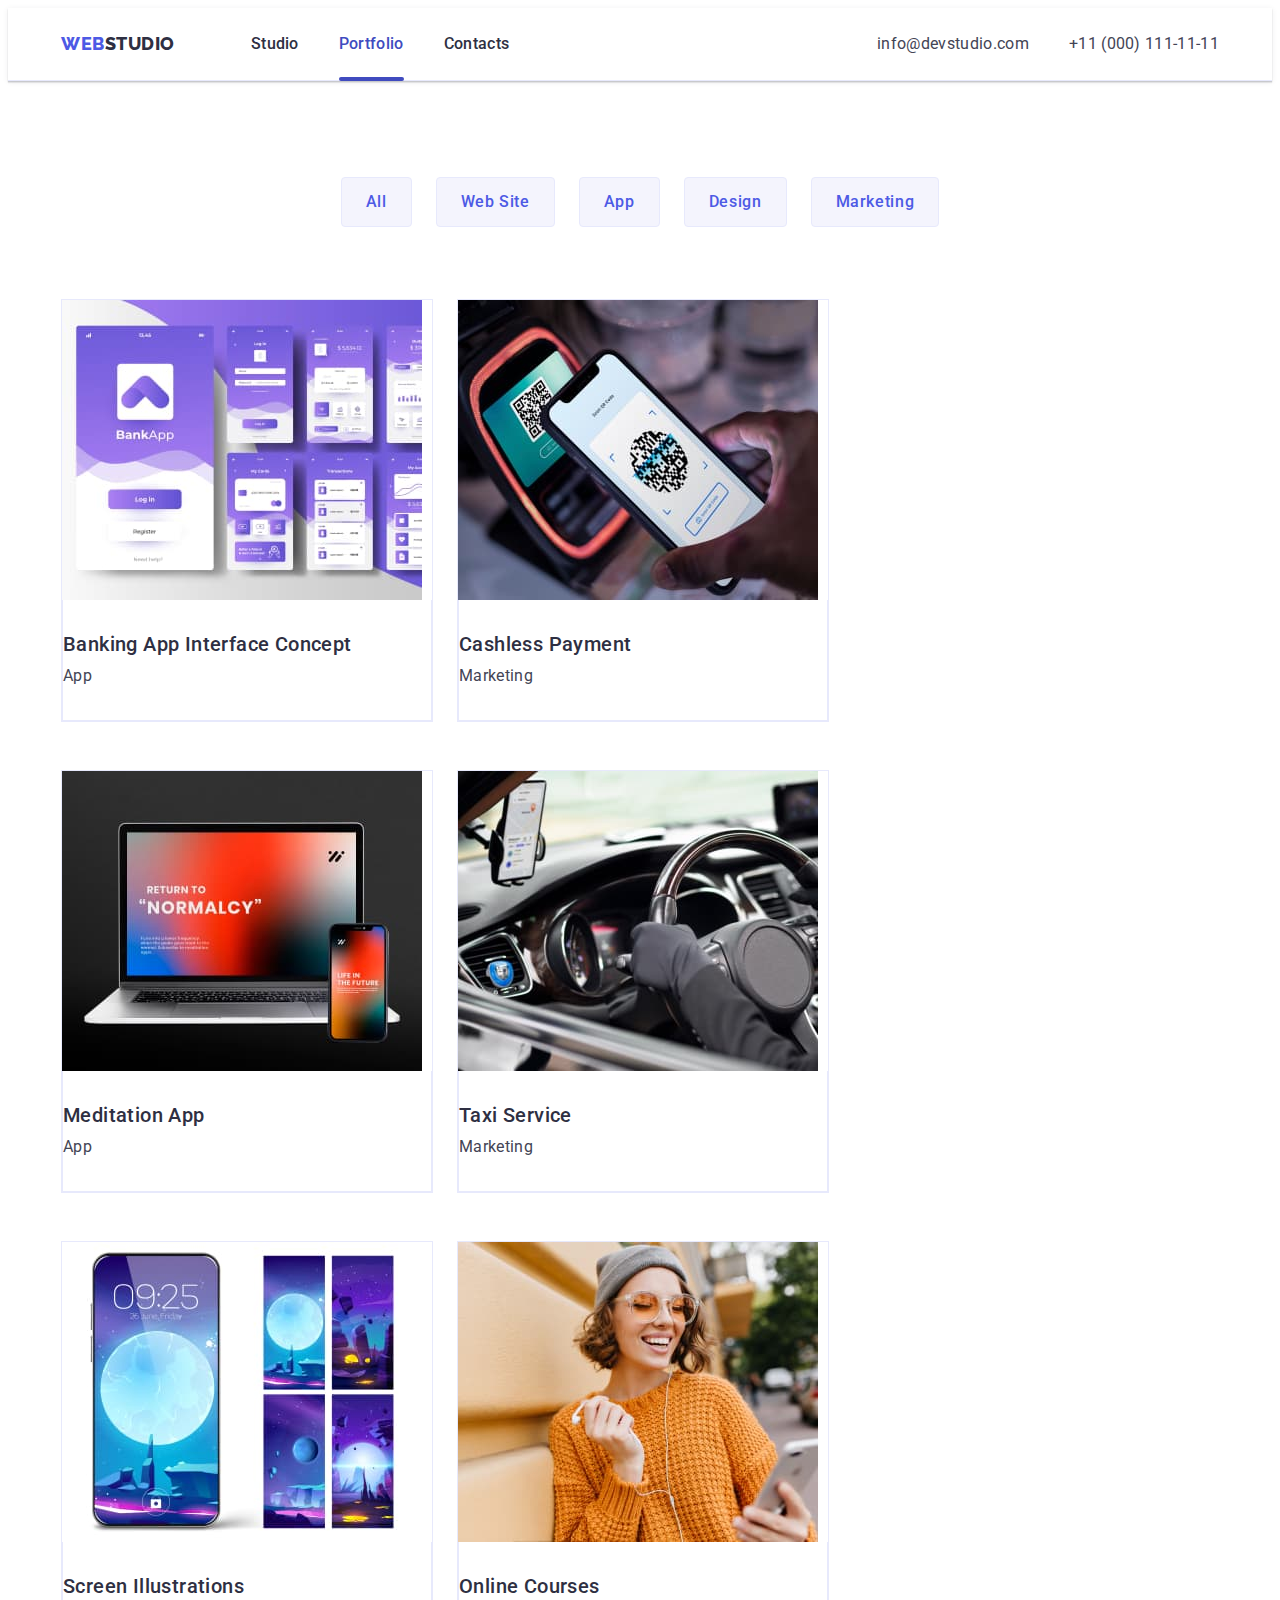
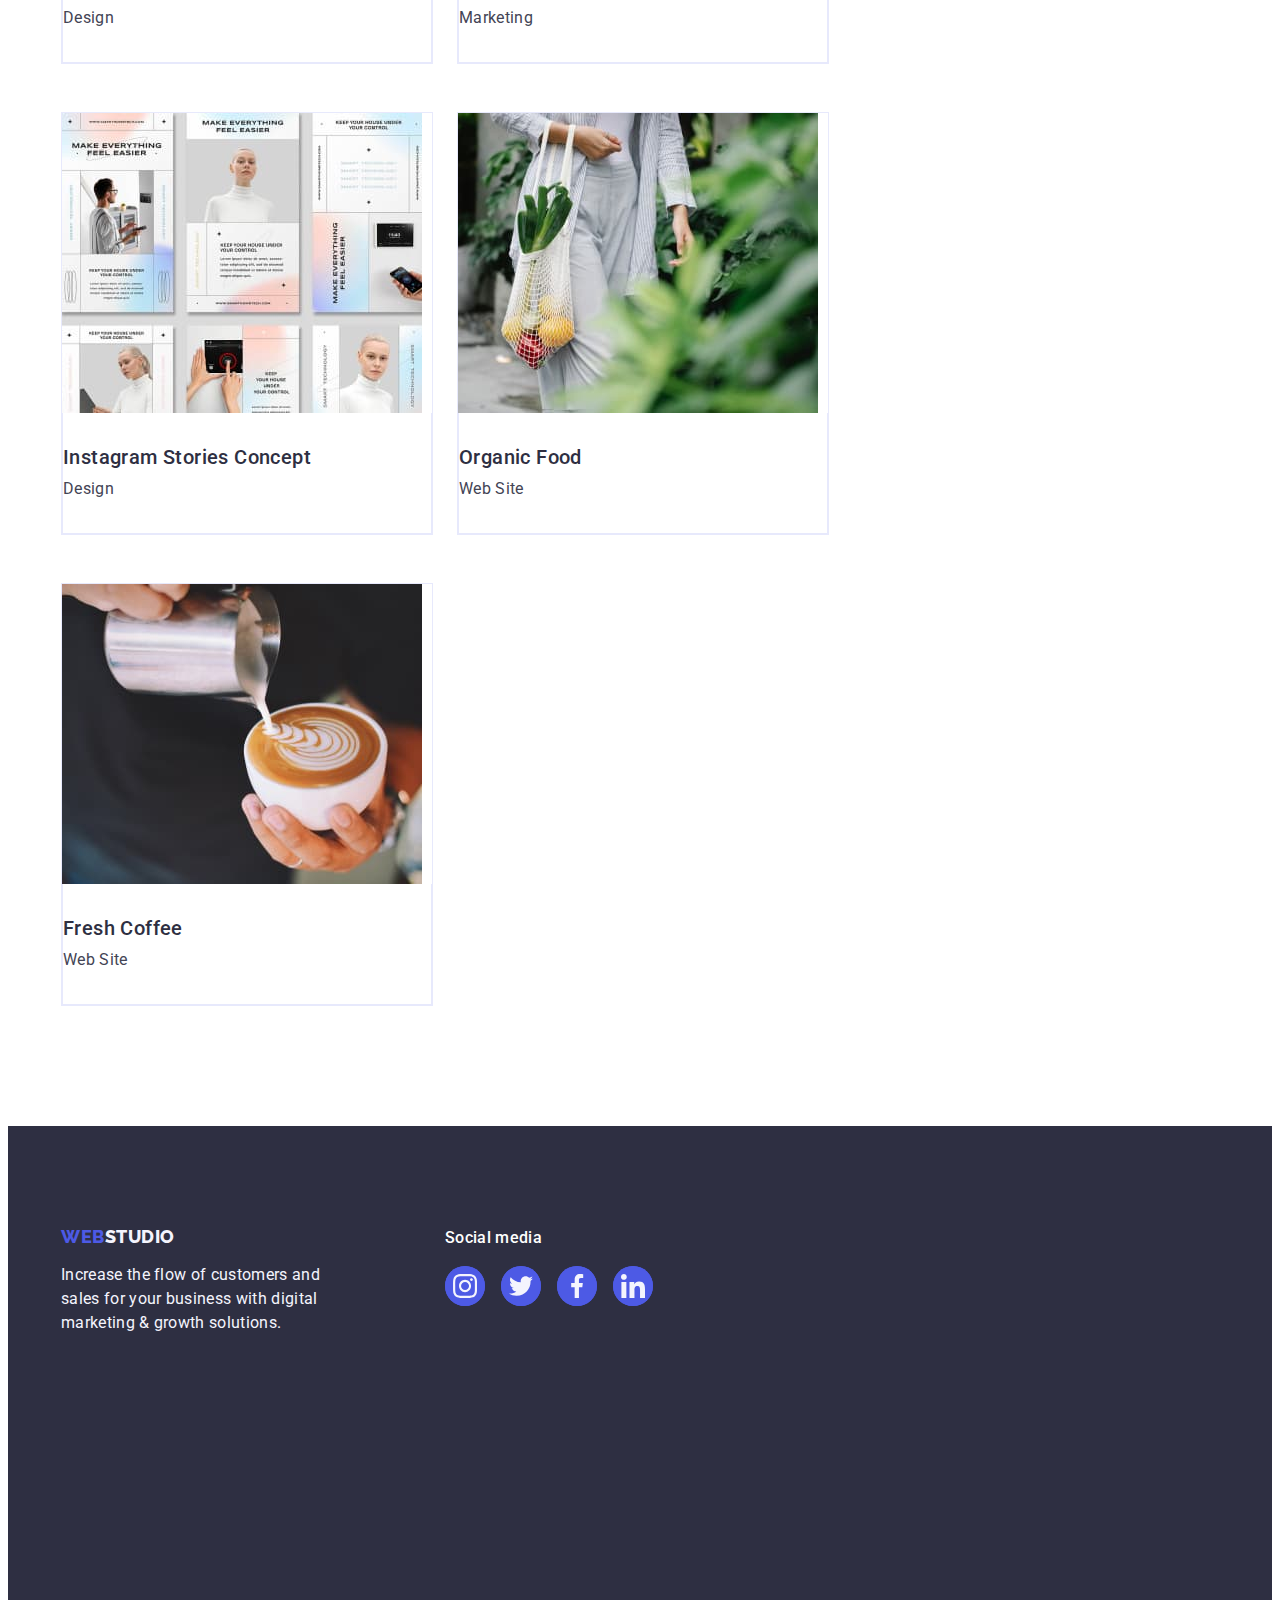
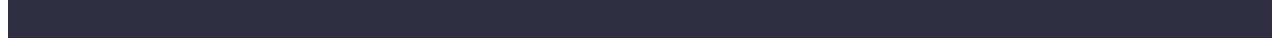
==== commit d8db1141: "sin" ====
--- a/portfolio.html
+++ b/portfolio.html
@@ -183,16 +183,16 @@
                 <p class="footer-title">Social media</p>
                 <ul class="footer-list-icon list">
                     <li class="team-icon">
-                        <a href="#" class="team-icon-link"><svg class="social-networks" width="24" height="24"><use href="./images/instagram.svg"></use></svg></a>
-                    </li>
-                    <li class="team-icon">
-                        <a href="#" class="team-icon-link"><svg class="social-networks" width="24" height="24"><use href="./images/twitter.svg"></use></svg></a>
-                    </li>
-                    <li class="team-icon">
-                        <a href="#" class="team-icon-link"><svg class="social-networks" width="24" height="24"><use href="./images/facebook.svg"></use></svg></a>
-                    </li>
-                    <li class="team-icon">
-                        <a href="#" class="team-icon-link"><svg class="social-networks" width="24" height="24"><use href="./images/linkedin.svg"></use></svg></a>
+                        <a href="#" class="footer-list-link"><svg class="social-networks-footer" width="24" height="24"><use href="./images/icons.svg#icon-instagram"></use></svg></a>
+                    </li>
+                    <li class="team-icon">
+                        <a href="#" class="footer-list-link"><svg class="social-networks-footer" width="24" height="24"><use href="./images/icons.svg#icon-twitter"></use></svg></a>
+                    </li>
+                    <li class="team-icon">
+                        <a href="#" class="footer-list-link"><svg class="social-networks-footer" width="24" height="24"><use href="./images/icons.svg#icon-facebook"></use></svg></a>
+                    </li>
+                    <li class="team-icon">
+                        <a href="#" class="footer-list-link"><svg class="social-networks-footer" width="24" height="24"><use href="./images/icons.svg#icon-linkedin"></use></svg></a>
                     </li>
                 </ul>
 
--- a/css/styles.css
+++ b/css/styles.css
@@ -153,6 +153,7 @@
     font-style: normal;
     line-height: 1.5;
     letter-spacing: 0.02em;
+    transition: color 250ms cubic-bezier(0.4, 0, 0.2, 1);
 }
 
 /* ----------Main */
@@ -260,7 +261,6 @@
     height: 112px;
     max-width: 264px;
     max-height: 112px;
-    display: inline-block;
 }
 
 .main-advantages-title{
@@ -397,7 +397,6 @@
     border-radius: 50%;
     width: 40px;
     height: 40px;
-    padding: 11px;
     transition: background-color 250ms cubic-bezier(0.4, 0, 0.2, 1); 
 }
 
@@ -449,6 +448,11 @@
     padding-bottom: 72px;
 }
 
+.main-customers-item {
+    width: calc((100% - 120px) / 6);
+    height: 88px;
+}
+
 .main-customers-link {
     width: 100%;
     height: 100%;
@@ -458,10 +462,16 @@
     align-items: center;
     justify-content: center;
     color: var(--lightslate, #8E8F99);
+    transition: border-color 250ms cubic-bezier(0.4, 0, 0.2, 1), color 250ms cubic-bezier(0.4, 0, 0.2, 1);
 }
 
 .main-customers-link:hover, .main-customers-link:focus {
-    background-color: var(--ocean, #404BBF);
+    border-color: var(--ocean, #404BBF);
+    color: var(--ocean, #404BBF);
+}
+
+.customers-icon {
+    fill: currentColor;
 }
 
 /* ----------Footer */
@@ -533,10 +543,15 @@
     display: flex;
     align-items: center;
     justify-content: center;
+    transition: background-color 250ms cubic-bezier(0.4, 0, 0.2, 1);
 }
 
 .footer-list-link:hover, .footer-list-link:focus {
     background-color: var(--green, #31d0aa)
+}
+
+.social-networks-footer {
+    fill: var(--cloud, #F4F4FD);
 }
 
 /* ----------Portfolio */
@@ -670,6 +685,12 @@
     transition: opacity 250ms cubic-bezier(0.4, 0, 0.2, 1), visibility 250ms cubic-bezier(0.4, 0, 0.2, 1); 
 }
 
+.backdrop-sin {
+    position: fixed;
+    width: 100%;
+    height: 100%;
+}
+
 .is-hidden {
     position: absolute;
     width: 1px;
@@ -683,6 +704,7 @@
     overflow: hidden;
     opacity: 0;
     pointer-events: none;
+    visibility: hidden;
 }
 
 .modal {
@@ -692,7 +714,7 @@
     align-items: flex-end;
     padding: 32px;
     width: 408px;
-    height: 584px;
+    min-height: 584px;
     top: 50%;
     left: 50%;
     border-radius: 4px;
@@ -706,7 +728,7 @@
 .modal-btn {
     position: absolute;
     top: 24px;
-    left: 24px;
+    right: 24px;
     padding: 0;
     width: 24px;
     height: 24px;
@@ -714,7 +736,6 @@
     align-items: center;
     justify-content: center;
     background-color: var(--cornflower, #E7E9FC);
-    fill: var(--cornflower, #E7E9FC);
     stroke-width: 1px;
     stroke: rgba(0, 0, 0, 0.10);
     border-radius: 50%;
@@ -723,7 +744,7 @@
     cursor: pointer;
 }
 
-.model-btn:hover, .model-btn:focus {
+.modal-btn:hover, .model-btn:focus {
     background-color: var(--ocean, #404BBF);
     border: none;
 }
@@ -732,6 +753,6 @@
     transition: fill 250ms cubic-bezier(0.4, 0, 0.2, 1);
 }
 
-.model-icon:hover, .model-icon:focus {
+.modal-icon:hover, .modal-icon:focus {
     fill: var(--white, #ffffff);
 }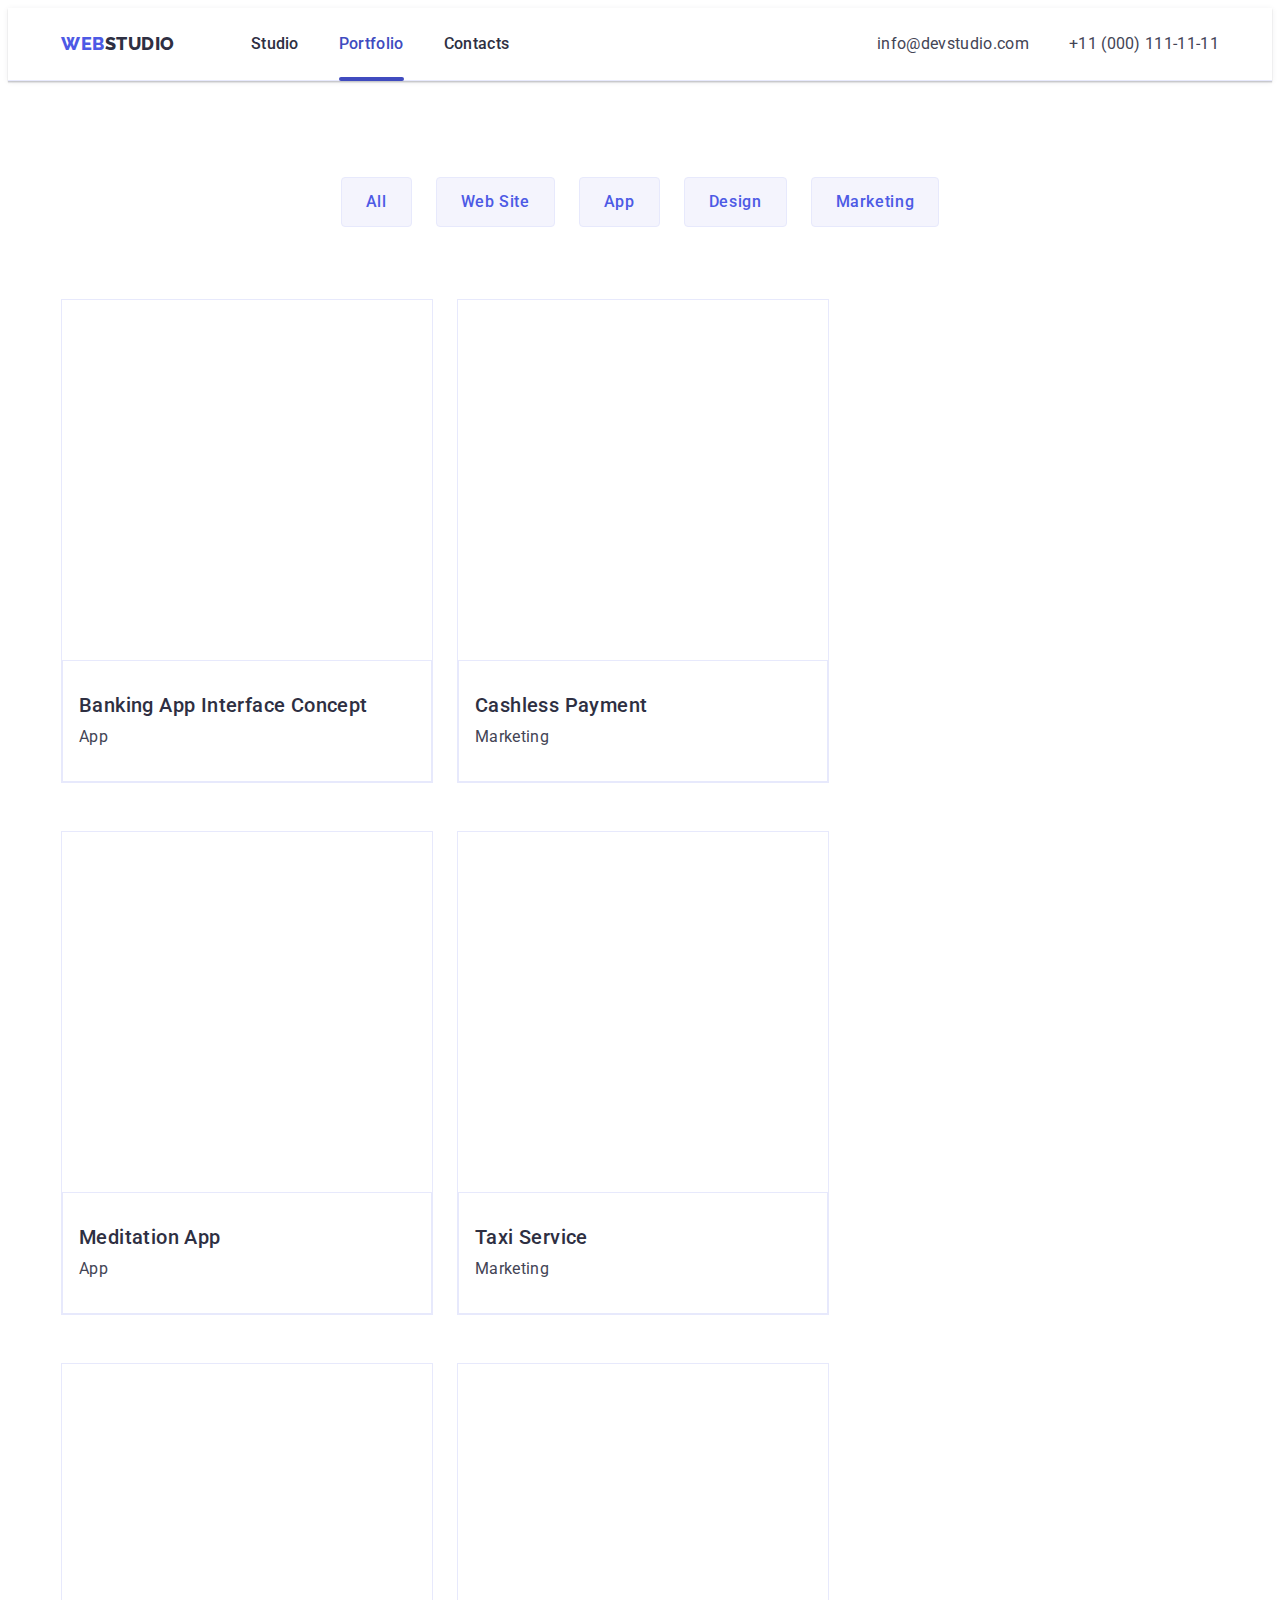
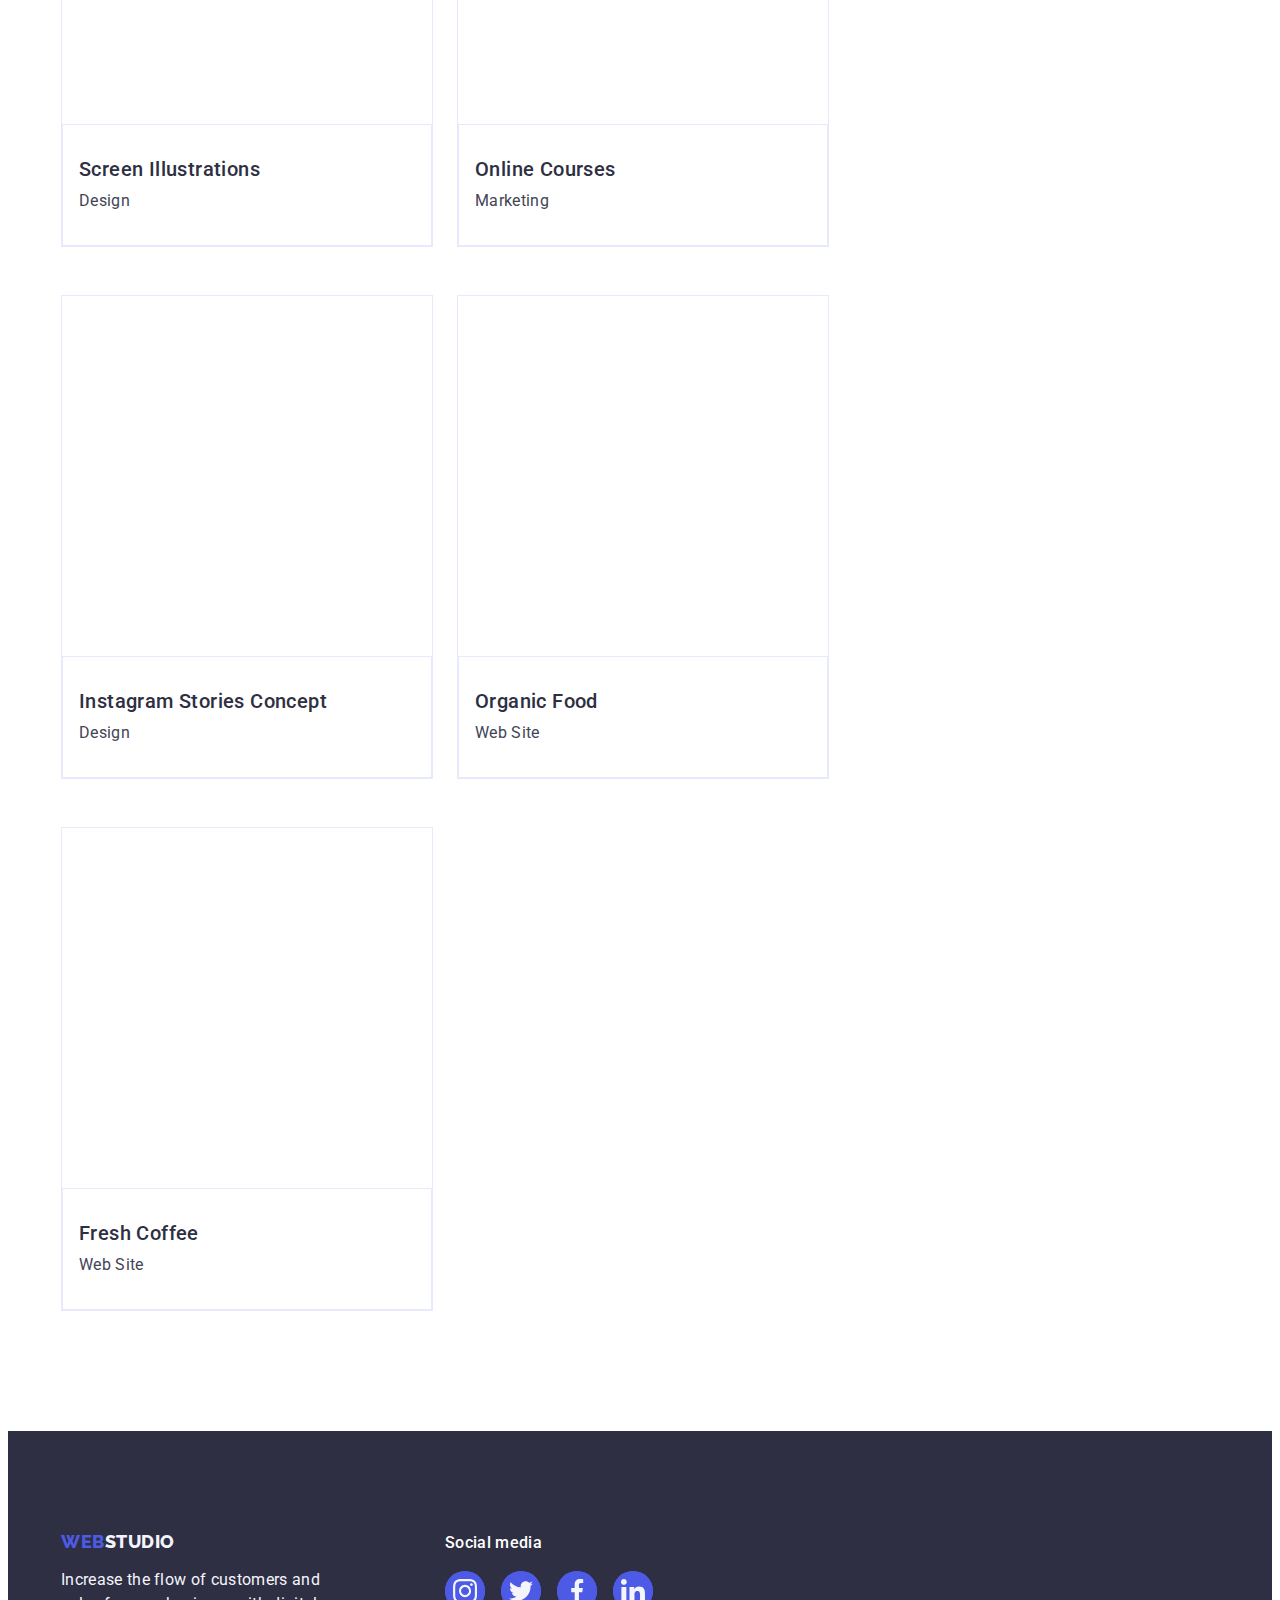
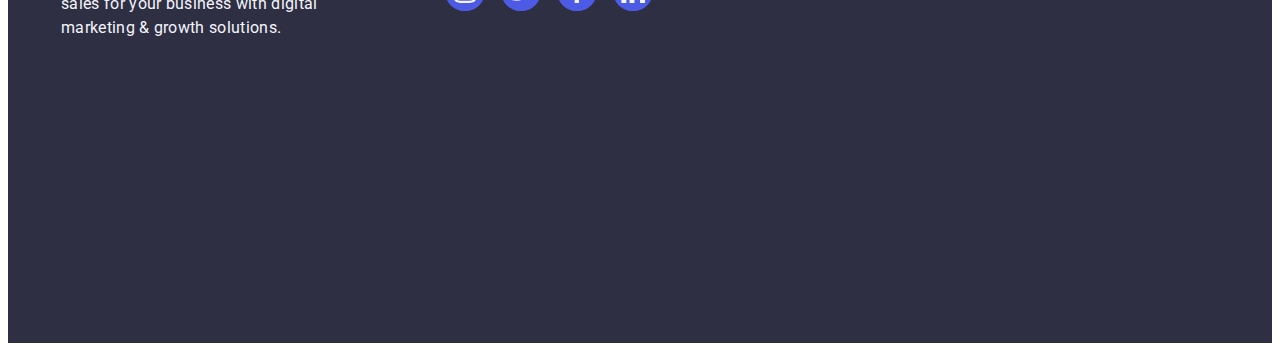
==== commit 5eb5708c: "01" ====
--- a/portfolio.html
+++ b/portfolio.html
@@ -61,108 +61,108 @@
     
                 <ul class="portfolio-img-list list">
                     <li class="portfolio-img-item box">
-                        <a href="#" class="link">
-                            <img src="./images/portfolio-img-1.jpg" alt="bank app pages" class="box" width="360" height="300">
-                            <div class="overlay">
-                                <p class="text-overlay">14 Stylish and User-Friendly App Design Concepts · Task Manager App · Calorie Tracker App · Exotic Fruit Ecommerce App · Cloud Storage App</p>
-                            </div>
-                            <div class="container-item-text container-i-i">
+                        <a href="#" class="portfolio-link link">
+                            <div class="overlay">
+                                <img src="./images/portfolio-img-1.jpg" alt="bank app pages" class="box" width="360" height="300">
+                                <p class="text-overlay">14 Stylish and User-Friendly App Design Concepts · Task Manager App · Calorie Tracker App · Exotic Fruit Ecommerce App · Cloud Storage App</p>
+                            </div>
+                            <div class="container-i-i">
                                 <h2 class="portfolio-i-i-title">Banking App Interface Concept</h2>
                                 <p class="portfolio-i-i-text">App</p>
                             </div>
                         </a>
                     </li>
                     <li class="portfolio-img-item  box">
-                        <a href="#" class="link">
-                            <img src="./images/portfolio-img-2.jpg" alt="qr-code scanner" width="360" height="300">
-                            <div class="overlay">
-                                <p class="text-overlay">14 Stylish and User-Friendly App Design Concepts · Task Manager App · Calorie Tracker App · Exotic Fruit Ecommerce App · Cloud Storage App</p>
-                            </div>
-                            <div class="container-item-text container-i-i">
+                        <a href="#" class="portfolio-link link">
+                            <div class="overlay">
+                                <img src="./images/portfolio-img-2.jpg" alt="qr-code scanner" width="360" height="300">
+                                <p class="text-overlay">14 Stylish and User-Friendly App Design Concepts · Task Manager App · Calorie Tracker App · Exotic Fruit Ecommerce App · Cloud Storage App</p>
+                            </div>
+                            <div class="container-i-i">
                                 <h2 class="portfolio-i-i-title">Cashless Payment</h2>
                                 <p class="portfolio-i-i-text">Marketing</p>
                             </div>
                         </a>
                     </li>
                     <li class="portfolio-img-item  box">
-                        <a href="#" class="link">
-                            <img src="./images/portfolio-img-3.jpg" alt="laptop and phone" width="360" height="300">
-                            <div class="overlay">
-                                <p class="text-overlay">14 Stylish and User-Friendly App Design Concepts · Task Manager App · Calorie Tracker App · Exotic Fruit Ecommerce App · Cloud Storage App</p>
-                            </div>
-                            <div class="container-item-text container-i-i">
+                        <a href="#" class="portfolio-link link">
+                            <div class="overlay">
+                                <img src="./images/portfolio-img-3.jpg" alt="laptop and phone" width="360" height="300">
+                                <p class="text-overlay">14 Stylish and User-Friendly App Design Concepts · Task Manager App · Calorie Tracker App · Exotic Fruit Ecommerce App · Cloud Storage App</p>
+                            </div>
+                            <div class="container-i-i">
                                 <h2 class="portfolio-i-i-title">Meditation App</h2>
                                 <p class="portfolio-i-i-text">App</p>
                             </div>
                         </a>
                     </li>
                     <li class="portfolio-img-item  box">
-                        <a href="#" class="link">
-                            <img src="./images/portfolio-img-4.jpg" alt="steering wheel" width="360" height="300">
-                            <div class="overlay">
-                                <p class="text-overlay">14 Stylish and User-Friendly App Design Concepts · Task Manager App · Calorie Tracker App · Exotic Fruit Ecommerce App · Cloud Storage App</p>
-                            </div>
-                            <div class="container-item-text container-i-i">
+                        <a href="#" class="portfolio-link link">
+                            <div class="overlay">
+                                <img src="./images/portfolio-img-4.jpg" alt="steering wheel" width="360" height="300">
+                                <p class="text-overlay">14 Stylish and User-Friendly App Design Concepts · Task Manager App · Calorie Tracker App · Exotic Fruit Ecommerce App · Cloud Storage App</p>
+                            </div>
+                            <div class="container-i-i">
                                 <h2 class="portfolio-i-i-title">Taxi Service</h2>
                                 <p class="portfolio-i-i-text">Marketing</p>
                             </div>
                         </a>
                     </li>
                     <li class="portfolio-img-item  box">
-                        <a href="#" class="link">
-                            <img src="./images/portfolio-img-5.jpg" alt="phone background" width="360" height="300">
-                            <div class="overlay">
-                                <p class="text-overlay">14 Stylish and User-Friendly App Design Concepts · Task Manager App · Calorie Tracker App · Exotic Fruit Ecommerce App · Cloud Storage App</p>
-                            </div>
-                            <div class="container-item-text container-i-i">
+                        <a href="#" class="portfolio-link link">
+                            <div class="overlay">
+                                <img src="./images/portfolio-img-5.jpg" alt="phone background" width="360" height="300">
+                                <p class="text-overlay">14 Stylish and User-Friendly App Design Concepts · Task Manager App · Calorie Tracker App · Exotic Fruit Ecommerce App · Cloud Storage App</p>
+                            </div>
+                            <div class="container-i-i">
                                 <h2 class="portfolio-i-i-title">Screen Illustrations</h2>
                                 <p class="portfolio-i-i-text">Design</p>
                             </div>
                         </a>
                     </li>
                     <li class="portfolio-img-item  box">
-                        <a href="#" class="link">
-                            <img src="./images/portfolio-img-6.jpg" alt="girl with a smile" width="360" height="300">
-                            <div class="overlay">
-                                <p class="text-overlay">14 Stylish and User-Friendly App Design Concepts · Task Manager App · Calorie Tracker App · Exotic Fruit Ecommerce App · Cloud Storage App</p>
-                            </div>
-                            <div class="container-item-text container-i-i">
+                        <a href="#" class="portfolio-link link">
+                            <div class="overlay">
+                                <img src="./images/portfolio-img-6.jpg" alt="girl with a smile" width="360" height="300">
+                                <p class="text-overlay">14 Stylish and User-Friendly App Design Concepts · Task Manager App · Calorie Tracker App · Exotic Fruit Ecommerce App · Cloud Storage App</p>
+                            </div>
+                            <div class="container-i-i">
                                 <h2 class="portfolio-i-i-title">Online Courses</h2>
                                 <p class="portfolio-i-i-text">Marketing</p>
                             </div>
                         </a>
                     </li>
                     <li class="portfolio-img-item  box">
-                        <a href="#" class="link">
-                            <img src="./images/portfolio-img-7.jpg" alt="stories concept" width="360" height="300">
-                            <div class="overlay">
-                                <p class="text-overlay">14 Stylish and User-Friendly App Design Concepts · Task Manager App · Calorie Tracker App · Exotic Fruit Ecommerce App · Cloud Storage App</p>
-                            </div>
-                            <div class="container-item-text container-i-i">
+                        <a href="#" class="portfolio-link link">
+                            <div class="overlay">
+                                <img src="./images/portfolio-img-7.jpg" alt="stories concept" width="360" height="300">
+                                <p class="text-overlay">14 Stylish and User-Friendly App Design Concepts · Task Manager App · Calorie Tracker App · Exotic Fruit Ecommerce App · Cloud Storage App</p>
+                            </div>
+                            <div class="container-i-i">
                                 <h2 class="portfolio-i-i-title">Instagram Stories Concept</h2>
                                 <p class="portfolio-i-i-text">Design</p>
                             </div>
                         </a>
                     </li>
                     <li class="portfolio-img-item  box">
-                        <a href="#" class="link">
-                            <img src="./images/portfolio-img-8.jpg" alt="shopper with products" width="360" height="300">
-                            <div class="overlay">
-                                <p class="text-overlay">14 Stylish and User-Friendly App Design Concepts · Task Manager App · Calorie Tracker App · Exotic Fruit Ecommerce App · Cloud Storage App</p>
-                            </div>
-                            <div class="container-item-text container-i-i">
+                        <a href="#" class="portfolio-link link">
+                            <div class="overlay">
+                                <img src="./images/portfolio-img-8.jpg" alt="shopper with products" width="360" height="300">
+                                <p class="text-overlay">14 Stylish and User-Friendly App Design Concepts · Task Manager App · Calorie Tracker App · Exotic Fruit Ecommerce App · Cloud Storage App</p>
+                            </div>
+                            <div class="container-i-i">
                                 <h2 class="portfolio-i-i-title">Organic Food</h2>
                                 <p class="portfolio-i-i-text">Web Site</p>
                             </div>
                         </a>
                     </li>
                     <li class="portfolio-img-item  box">
-                        <a href="#" class="link">
-                            <img src="./images/portfolio-img-9.jpg" alt="a glass of coffee" width="360" height="300">
-                            <div class="overlay">
-                                <p class="text-overlay">14 Stylish and User-Friendly App Design Concepts · Task Manager App · Calorie Tracker App · Exotic Fruit Ecommerce App · Cloud Storage App</p>
-                            </div>
-                            <div class="container-item-text container-i-i">
+                        <a href="#" class="portfolio-link link">
+                            <div class="overlay">
+                                <img src="./images/portfolio-img-9.jpg" alt="a glass of coffee" width="360" height="300">
+                                <p class="text-overlay">14 Stylish and User-Friendly App Design Concepts · Task Manager App · Calorie Tracker App · Exotic Fruit Ecommerce App · Cloud Storage App</p>
+                            </div>
+                            <div class="container-i-i">
                                 <h2 class="portfolio-i-i-title">Fresh Coffee</h2>
                                 <p class="portfolio-i-i-text">Web Site</p>
                             </div>
--- a/css/styles.css
+++ b/css/styles.css
@@ -584,6 +584,7 @@
     padding: 12px 24px;
     border: 1px solid #e7e9fc;
     border-radius: 4px;
+    transition: color 250ms cubic-bezier(0.4, 0, 0.2, 1), background-color 250ms cubic-bezier(0.4, 0, 0.2, 1), border-color 250ms cubic-bezier(0.4, 0, 0.2, 1), box-shadow 250ms cubic-bezier(0.4, 0, 0.2, 1);
 }
 
 .portfolio-btn:hover,
@@ -618,13 +619,13 @@
 }
 
 .overlay {
-    position: absolute;
+    position: relative;
     top: 0;
     left: 0;
     width: 360px;
     height: 360px;
     background: var(--iris, #4D5AE5);
-  
+    overflow: hidden;
     transform: translateY(100%);
     transition: transform 250ms ease-in-out;
   }
@@ -647,6 +648,8 @@
     border-top: none;
     z-index: 1;
     background-color: #fff;
+    padding: 32px 16px;
+    border: 1px solid #e7e9fc;
 }
 
 .portfolio-i-i-title{
@@ -668,6 +671,16 @@
     font-weight: 400;
     line-height: 24px;
     letter-spacing: 0.32px;
+}
+
+.portfolio-link {
+    display: block;
+    transition: box-shadow 250ms cubic-bezier(0.4, 0, 0.2, 1); 
+}
+
+.portfolio-link:hover, .portfolio-link:focus {
+    box-shadow: 0px 1px 6px rgba(46, 47, 66, 0.08), 0px 1px 1px rgba(46, 47, 66, 0.16), 0px 2px 1px rgba(46, 47, 66, 0.08);
+    transform: translateY(0%);
 }
 
 /* ----------Backdrop */
@@ -685,16 +698,7 @@
     transition: opacity 250ms cubic-bezier(0.4, 0, 0.2, 1), visibility 250ms cubic-bezier(0.4, 0, 0.2, 1); 
 }
 
-.backdrop-sin {
-    position: fixed;
-    width: 100%;
-    height: 100%;
-}
-
 .is-hidden {
-    position: absolute;
-    width: 1px;
-    height: 1px;
     margin: -1px;
     border: 0;
     padding: 0;
@@ -744,15 +748,12 @@
     cursor: pointer;
 }
 
-.modal-btn:hover, .model-btn:focus {
+.modal-btn:hover, .modal-btn:focus {
     background-color: var(--ocean, #404BBF);
     border: none;
+    fill: var(--white, #ffffff);
 }
 
 .modal-icon {
     transition: fill 250ms cubic-bezier(0.4, 0, 0.2, 1);
-}
-
-.modal-icon:hover, .modal-icon:focus {
-    fill: var(--white, #ffffff);
 }